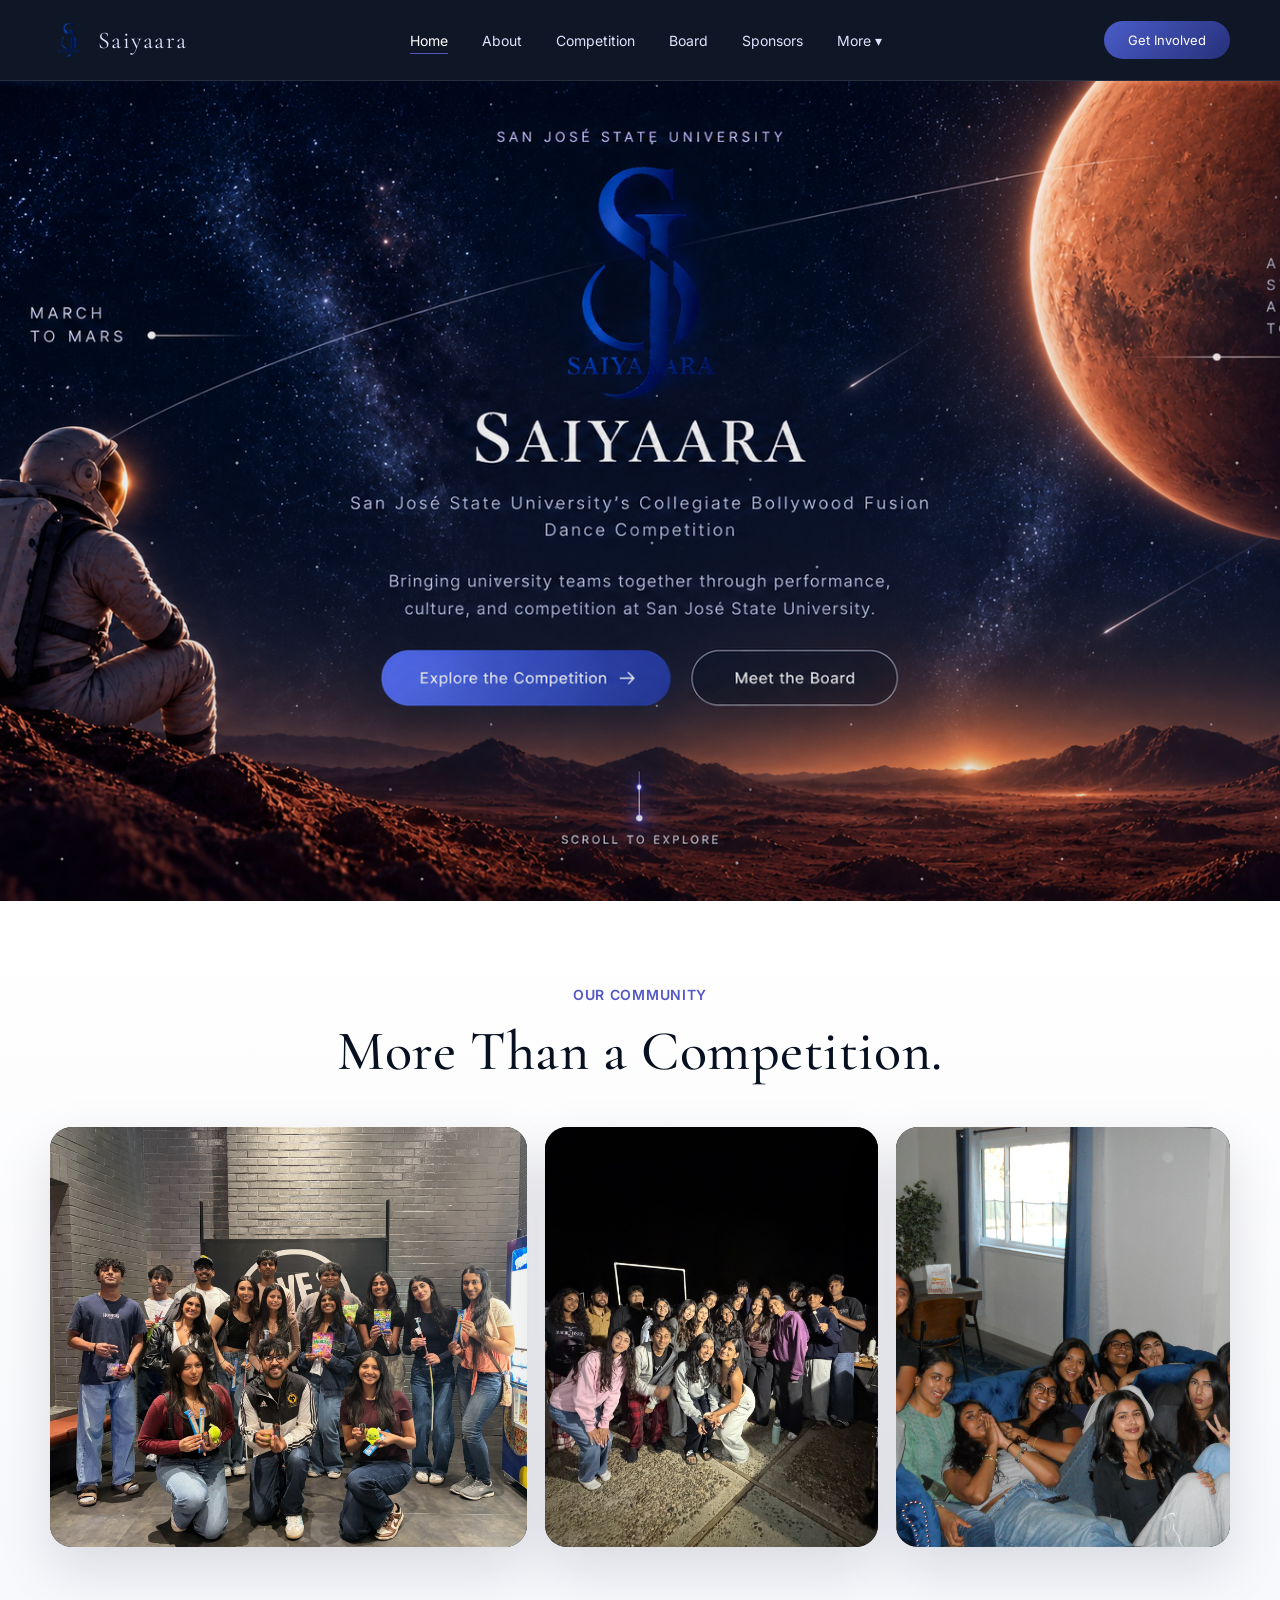
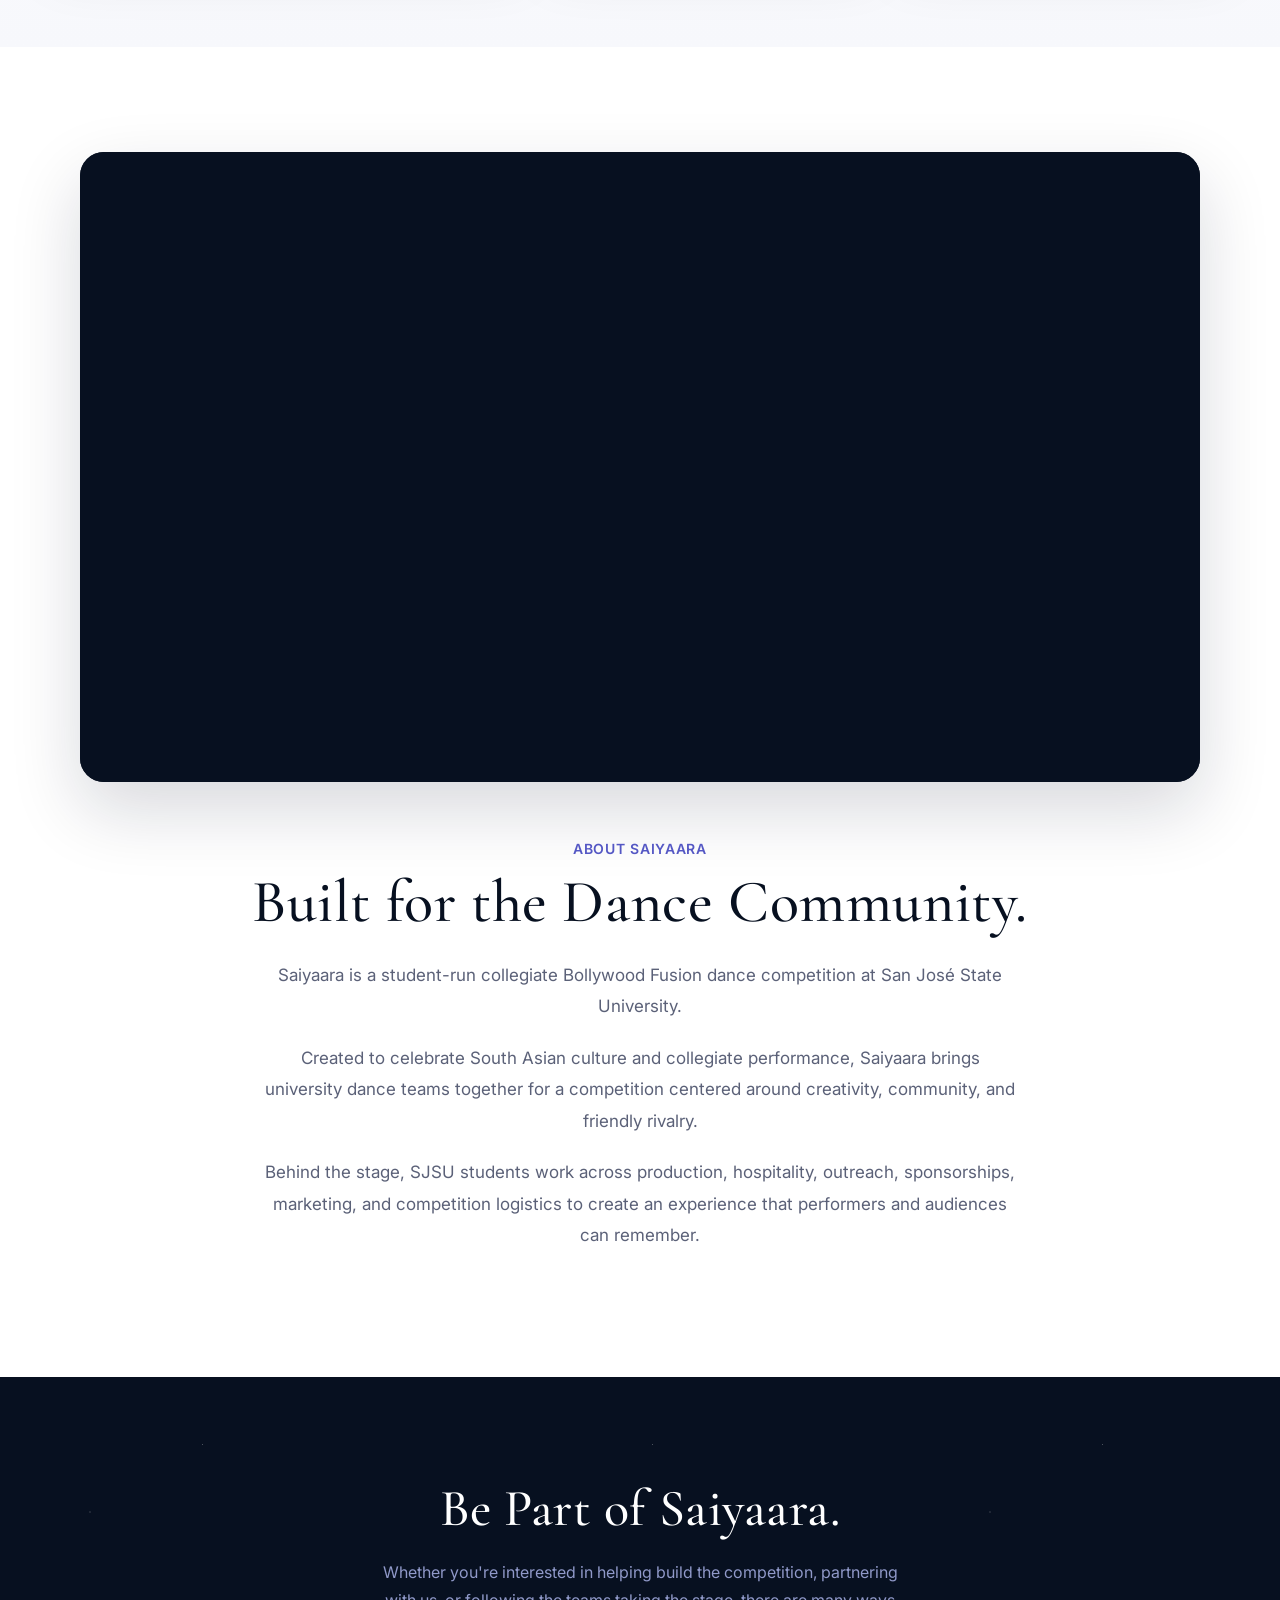
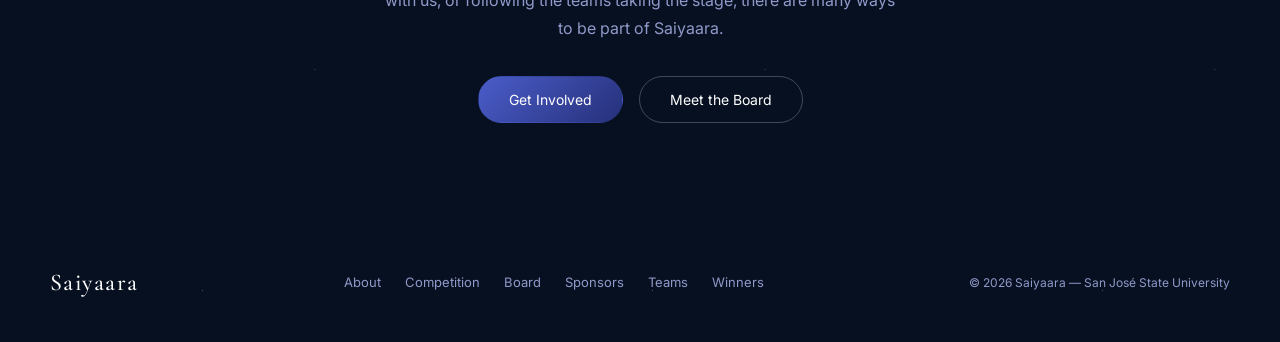
==== index.html @ f49c3f28 "added bonding pictures and placeholders" ====
<!DOCTYPE html>
<html lang="en">
<head>
  <meta charset="UTF-8">
  <meta name="viewport" content="width=device-width, initial-scale=1.0">
  <title>Saiyaara — SJSU Bollywood Fusion</title>
  <link rel="stylesheet" href="styles.css?v=6">
</head>

<body class="homepage">

  <header id="siteHeader">
    <nav class="wrap">

      <a href="index.html" class="brand">
        <img
          src="logo-monogram.png"
          alt="Saiyaara monogram"
          class="brand-mark"
        >
        <span class="brand-name">Saiyaara</span>
      </a>

      <div class="nav-links" id="navLinks">
        <a href="index.html" class="active">Home</a>
        <a href="about.html">About</a>
        <a href="comp.html">Competition</a>
        <a href="team.html">Board</a>
        <a href="sponsors.html">Sponsors</a>

        <div class="dropdown">
          <a href="#" class="drop-btn">More ▾</a>

          <div class="dropdown-content">
            <a href="teams.html">Teams</a>
            <a href="winners.html">Winners</a>
            <a href="history.html">History</a>
          </div>
        </div>
      </div>

      <a href="join.html" class="nav-cta">Get Involved</a>

      <button
        class="menu-btn"
        id="menuBtn"
        type="button"
        aria-label="Toggle menu"
      >
        ☰
      </button>

    </nav>
  </header>


  <main>

    <!-- March to Mars Hero -->
    <section
      class="hero-reference"
      id="top"
      aria-label="Saiyaara March to Mars"
    >

      <img
        src="march-to-mars-hero-hq.png"
        alt="Saiyaara March to Mars homepage featuring an astronaut, Mars, stars, and competition information"
        class="hero-reference-image"
      >

      <!-- Animated space effects -->
      <div
        class="hero-starfield starfield-one"
        aria-hidden="true"
      ></div>

      <div
        class="hero-starfield starfield-two"
        aria-hidden="true"
      ></div>

      <div
        class="shooting-star shooting-star-one"
        aria-hidden="true"
      ></div>

      <div
        class="shooting-star shooting-star-two"
        aria-hidden="true"
      ></div>

      <div
        class="mars-glow"
        aria-hidden="true"
      ></div>

      <!-- Clickable areas over hero artwork -->
      <div
        class="hero-reference-links"
        aria-label="Homepage hero links"
      >

        <a
          class="ref-explore"
          href="comp.html"
          aria-label="Explore the Competition"
        ></a>

        <a
          class="ref-board-button"
          href="team.html"
          aria-label="Meet the Board"
        ></a>

        <a
          class="ref-scroll"
          href="#about-home"
          aria-label="Scroll to explore"
        ></a>

      </div>

    </section>

    <!-- Saiyaara Community -->
    <section class="community-strip home-community-strip" aria-label="Saiyaara community photos">
      <div class="wrap">
        <div class="community-strip-head">
          <div class="kicker">OUR COMMUNITY</div>
          <h2>More Than a Competition.</h2>
        </div>
        <div class="community-photo-grid">
          <figure class="community-photo community-photo-wide"><img src="images/saiyaara-community-1.jpg" alt="Saiyaara students together at a community event" loading="eager"></figure>
          <figure class="community-photo"><img src="images/saiyaara-community-2.jpg" alt="Saiyaara students spending time together" loading="lazy"></figure>
          <figure class="community-photo"><img src="images/saiyaara-community-3.jpg" alt="Saiyaara community members gathered together" loading="lazy"></figure>
        </div>
      </div>
    </section>


    <!-- About Saiyaara -->
    <section id="about-home" class="home-about">
      <div class="wrap home-about-stack">
        <div class="about-video">
          <video autoplay muted loop playsinline preload="metadata">
            <!-- index.html -->
<source src="media/about-saiyaara.mp4" type="video/mp4">
            Your browser does not support the video tag.
          </video>
        </div>

        <div class="about-copy about-copy-centered">
          <div class="kicker">ABOUT SAIYAARA</div>
          <h2 class="about-title">Built for the Dance Community.</h2>
          <p>Saiyaara is a student-run collegiate Bollywood Fusion dance competition at San José State University.</p>
          <p>Created to celebrate South Asian culture and collegiate performance, Saiyaara brings university dance teams together for a competition centered around creativity, community, and friendly rivalry.</p>
          <p>Behind the stage, SJSU students work across production, hospitality, outreach, sponsorships, marketing, and competition logistics to create an experience that performers and audiences can remember.</p>
        </div>
      </div>
    </section>


    <!-- CTA -->
    <section class="navy-band cta-band">

      <div class="stars"></div>

      <div class="wrap">

        <h2>
          Be Part of Saiyaara.
        </h2>

        <p>
          Whether you're interested in helping build the competition,
          partnering with us, or following the teams taking the stage,
          there are many ways to be part of Saiyaara.
        </p>

        <div class="hero-actions">

          <a
            href="join.html"
            class="btn btn-solid"
          >
            Get Involved
          </a>

          <a
            href="team.html"
            class="btn btn-ghost"
          >
            Meet the Board
          </a>

        </div>

      </div>

    </section>

  </main>


  <footer class="navy-band">

    <div class="stars"></div>

    <div class="wrap footer-row">

      <span class="brand-name serif">
        Saiyaara
      </span>

      <div class="foot-links">
        <a href="about.html">About</a>
        <a href="comp.html">Competition</a>
        <a href="team.html">Board</a>
        <a href="sponsors.html">Sponsors</a>
        <a href="teams.html">Teams</a>
        <a href="winners.html">Winners</a>
      </div>

      <span class="copyline">
        © 2026 Saiyaara — San José State University
      </span>

    </div>

  </footer>


  <script src="script.js"></script>

</body>
</html>
---- styles.css ----
@import url('https://fonts.googleapis.com/css2?family=Cormorant+Garamond:wght@400;500;600&family=Inter:wght@400;500;600;700&display=swap');


/* =========================================================
   VARIABLES
   ========================================================= */

:root {
  --paper: #ffffff;
  --paper-soft: #f5f6fb;

  --navy-deep: #071020;
  --navy: #141d4d;
  --navy-mid: #26317a;

  --indigo-light: #4a5cc9;

  --periwinkle: #5457c4;
  --periwinkle-light: #dedcf7;

  --ink: #12162c;
  --muted: #5b6178;
  --muted-on-navy: #9099c9;

  --hairline: rgba(15, 23, 55, 0.12);
  --hairline-on-navy: rgba(167, 165, 230, 0.2);

  --shadow: 0 20px 50px rgba(15, 23, 55, 0.10);
}


/* =========================================================
   RESET
   ========================================================= */

* {
  box-sizing: border-box;
}

html {
  scroll-behavior: smooth;
}

body {
  margin: 0;

  min-height: 100vh;

  display: flex;
  flex-direction: column;

  overflow-x: hidden;

  background: var(--paper);

  color: var(--ink);

  font-family: 'Inter', sans-serif;

  -webkit-font-smoothing: antialiased;
}

main {
  width: 100%;
}

h1,
h2,
h3,
.serif {
  margin: 0;

  color: var(--navy-deep);

  font-family: 'Cormorant Garamond', serif;
  font-weight: 500;
  letter-spacing: 0.01em;
}

p {
  margin: 0;
}

a {
  color: inherit;
  text-decoration: none;
}

img {
  display: block;
  max-width: 100%;
}

.wrap {
  width: min(100% - 64px, 1180px);
  margin: 0 auto;
}

@media (max-width: 640px) {
  .wrap {
    width: min(100% - 40px, 1180px);
  }
}


/* =========================================================
   NAVIGATION
   ========================================================= */

header {
  position: fixed;
  top: 0;
  left: 0;
  right: 0;

  z-index: 100;

  padding: 18px 0;

  background: rgba(255, 255, 255, 0.94);

  border-bottom: 1px solid transparent;

  backdrop-filter: blur(14px);
  -webkit-backdrop-filter: blur(14px);

  transition:
    padding 0.25s ease,
    background 0.25s ease,
    border-color 0.25s ease;
}

header.scrolled {
  padding: 12px 0;

  border-color: var(--hairline);
}

nav.wrap {
  min-height: 44px;

  display: flex;
  align-items: center;
  justify-content: space-between;
}


/* Brand */

.brand {
  display: flex;
  align-items: center;

  gap: 10px;
}

.brand-mark {
  width: 38px;
  height: 38px;

  object-fit: contain;
}

.brand-name {
  color: var(--navy-deep);

  font-family: 'Cormorant Garamond', serif;

  font-size: 24px;

  letter-spacing: 0.06em;
}


/* Navigation links */

.nav-links {
  display: flex;
  align-items: center;

  gap: 34px;

  font-size: 14px;
}

.nav-links a {
  position: relative;

  padding: 5px 0;

  color: var(--muted);

  transition: color 0.2s ease;
}

.nav-links a:hover,
.nav-links a.active {
  color: var(--navy-deep);
}

.nav-links a::after {
  content: "";

  position: absolute;

  left: 0;
  bottom: 0;

  width: 0;
  height: 1px;

  background: var(--periwinkle);

  transition: width 0.25s ease;
}

.nav-links a:hover::after,
.nav-links a.active::after {
  width: 100%;
}


/* CTA */

.nav-cta {
  padding: 11px 24px;

  border-radius: 100px;

  color: white;

  background:
    linear-gradient(
      135deg,
      var(--indigo-light),
      var(--navy-mid)
    );

  font-size: 13px;

  transition:
    transform 0.2s ease,
    box-shadow 0.2s ease;
}

.nav-cta:hover {
  transform: translateY(-2px);

  box-shadow:
    0 10px 25px rgba(74, 92, 201, 0.35);
}


/* Mobile menu */

.menu-btn {
  display: none;

  border: 0;

  background: none;

  color: var(--navy-deep);

  font-size: 26px;

  cursor: pointer;
}


/* Dropdown */

.dropdown {
  position: relative;
}

.drop-btn {
  cursor: pointer;
}

.dropdown-content {
  position: absolute;

  top: calc(100% + 10px);
  left: -14px;

  display: none;

  min-width: 165px;

  overflow: hidden;

  border-radius: 10px;

  background: white;

  border: 1px solid var(--hairline);

  box-shadow:
    0 14px 35px rgba(10, 16, 41, 0.14);
}

.dropdown:hover .dropdown-content {
  display: block;
}

.dropdown-content a {
  display: block;

  padding: 12px 16px;
}

.dropdown-content a:hover {
  background: var(--paper-soft);
}


/* Homepage dark nav */

.homepage > #siteHeader {
  position: sticky;

  background: rgba(6, 14, 31, 0.96);

  border-bottom:
    1px solid rgba(255, 255, 255, 0.10);
}

.homepage .brand-name,
.homepage .nav-links a,
.homepage .drop-btn {
  color: #dce4ff;
}

.homepage .nav-links a:hover,
.homepage .nav-links a.active {
  color: white;
}

.homepage .menu-btn {
  color: white;
}

.homepage .dropdown-content {
  background: #0d1832;

  border-color:
    rgba(255, 255, 255, 0.12);
}

.homepage .dropdown-content a {
  color: #dce4ff;
}

.homepage .dropdown-content a:hover {
  color: white;

  background:
    rgba(84, 87, 196, 0.2);
}


/* Responsive navigation */

@media (max-width: 860px) {

  .nav-links {
    position: fixed;

    top: 0;
    right: 0;

    width: min(80vw, 340px);
    height: 100vh;

    display: flex;
    flex-direction: column;
    justify-content: center;

    gap: 26px;

    padding: 40px;

    background: white;

    transform: translateX(100%);

    transition: transform 0.35s ease;

    box-shadow:
      -20px 0 50px rgba(15, 23, 55, 0.15);
  }

  .homepage .nav-links {
    background: #071020;
  }

  .nav-links.open {
    transform: translateX(0);
  }

  .menu-btn {
    display: block;

    z-index: 120;
  }

  .nav-cta {
    display: none;
  }

  .dropdown-content {
    position: static;

    display: block;

    border: 0;

    background: transparent;

    box-shadow: none;
  }
}


/* =========================================================
   HOME HERO
   ========================================================= */

.hero-reference {
  position: relative;

  width: 100%;

  height: calc(100svh - 80px);

  min-height: 690px;

  max-height: 1000px;

  padding: 0;

  overflow: hidden;

  isolation: isolate;

  background: #061020;
}

.hero-reference-image {
  position: absolute;

  inset: 0;

  width: 100%;
  height: 100%;

  object-fit: cover;

  object-position: center center;

  z-index: 0;
}


/* Slight depth overlay */

.hero-reference::after {
  content: "";

  position: absolute;

  inset: 0;

  z-index: 1;

  pointer-events: none;

  background:
    linear-gradient(
      to bottom,
      rgba(2, 7, 20, 0.02),
      rgba(2, 7, 20, 0.12)
    );
}


/* =========================================================
   ANIMATED STARS
   ========================================================= */

.hero-starfield {
  position: absolute;

  inset: -10%;

  z-index: 2;

  pointer-events: none;

  mix-blend-mode: screen;
}

.starfield-one {
  background-image:

    radial-gradient(
      circle at 10% 20%,
      white 0 1px,
      transparent 1.8px
    ),

    radial-gradient(
      circle at 25% 45%,
      #dbe5ff 0 1px,
      transparent 2px
    ),

    radial-gradient(
      circle at 38% 15%,
      white 0 1px,
      transparent 1.8px
    ),

    radial-gradient(
      circle at 56% 36%,
      #d6e0ff 0 1px,
      transparent 1.8px
    ),

    radial-gradient(
      circle at 73% 16%,
      white 0 1px,
      transparent 2px
    ),

    radial-gradient(
      circle at 89% 42%,
      #dbe5ff 0 1px,
      transparent 1.8px
    );

  background-size:
    500px 400px;

  opacity: 0.55;

  animation:
    starDrift 24s linear infinite,
    starTwinkle 5s ease-in-out infinite alternate;
}

.starfield-two {
  background-image:

    radial-gradient(
      circle at 18% 28%,
      white 0 0.8px,
      transparent 1.5px
    ),

    radial-gradient(
      circle at 44% 55%,
      #cedcff 0 1px,
      transparent 1.7px
    ),

    radial-gradient(
      circle at 72% 34%,
      white 0 0.8px,
      transparent 1.5px
    ),

    radial-gradient(
      circle at 90% 64%,
      #d3e1ff 0 1px,
      transparent 1.7px
    );

  background-size:
    360px 310px;

  opacity: 0.4;

  animation:
    starDriftReverse 34s linear infinite,
    starTwinkle 6s ease-in-out infinite alternate;
}


/* Shooting stars */

.shooting-star {
  position: absolute;

  z-index: 3;

  width: 150px;
  height: 1px;

  opacity: 0;

  pointer-events: none;

  background:
    linear-gradient(
      90deg,
      transparent,
      rgba(255, 255, 255, 0.95)
    );

  filter:
    drop-shadow(
      0 0 5px rgba(200, 215, 255, 0.9)
    );
}

.shooting-star-one {
  top: 25%;
  left: -15%;

  animation:
    shootAcross 10s ease-in-out 2s infinite;
}

.shooting-star-two {
  top: 48%;
  left: -15%;

  transform: scale(0.7);

  animation:
    shootAcross 15s ease-in-out 7s infinite;
}


/* Mars glow */

.mars-glow {
  position: absolute;

  top: -15%;
  right: -10%;

  z-index: 2;

  width: 44vw;
  height: 44vw;

  pointer-events: none;

  border-radius: 50%;

  background:
    radial-gradient(
      circle,
      rgba(255, 151, 99, 0.18),
      rgba(225, 105, 70, 0.07) 40%,
      transparent 70%
    );

  filter: blur(20px);

  animation:
    marsPulse 7s ease-in-out infinite alternate;
}


/* Hero clickable areas */

.hero-reference-links {
  position: absolute;

  inset: 0;

  z-index: 5;
}

.hero-reference-links a {
  position: absolute;

  display: block;

  border-radius: 100px;
}

.ref-explore {
  left: 33.4%;
  top: 70.7%;

  width: 18.2%;
  height: 7.5%;
}

.ref-board-button {
  left: 52.7%;
  top: 70.7%;

  width: 13.2%;
  height: 7.5%;
}

.ref-scroll {
  left: 43%;
  top: 87%;

  width: 14%;
  height: 9%;
}


/* Animations */

@keyframes starTwinkle {

  from {
    opacity: 0.25;
  }

  to {
    opacity: 0.72;
  }

}

@keyframes starDrift {

  to {
    transform:
      translate3d(
        40px,
        20px,
        0
      );
  }

}

@keyframes starDriftReverse {

  to {
    transform:
      translate3d(
        -35px,
        18px,
        0
      );
  }

}

@keyframes shootAcross {

  0%,
  72% {
    opacity: 0;

    transform:
      translate3d(0, 0, 0)
      rotate(-18deg);
  }

  76% {
    opacity: 1;
  }

  100% {
    opacity: 0;

    transform:
      translate3d(
        125vw,
        -35vh,
        0
      )
      rotate(-18deg);
  }

}

@keyframes marsPulse {

  from {
    opacity: 0.5;

    transform:
      scale(0.97);
  }

  to {
    opacity: 0.9;

    transform:
      scale(1.04);
  }

}


/* =========================================================
   COMMUNITY PHOTOS
   ========================================================= */

.community-strip {
  padding: 85px 0 100px;

  background:
    linear-gradient(
      180deg,
      white,
      #f7f8fc
    );
}

.community-strip-head {
  max-width: 700px;

  margin:
    0 auto 42px;

  text-align: center;
}

.community-strip-head h2 {
  font-size:
    clamp(
      38px,
      5vw,
      56px
    );
}

.community-strip-head p {
  margin-top: 12px;

  color: var(--muted);

  line-height: 1.7;
}

.community-photo-grid {
  display: grid;

  grid-template-columns:
    1.25fr
    0.875fr
    0.875fr;

  gap: 18px;
}

.community-photo {
  margin: 0;

  min-height: 340px;

  overflow: hidden;

  border-radius: 22px;

  background: var(--navy-deep);

  box-shadow:
    0 22px 55px rgba(10, 16, 41, 0.13);
}

.community-photo-wide {
  min-height: 420px;
}

.community-photo img {
  width: 100%;
  height: 100%;

  object-fit: cover;

  transition:
    transform 0.55s ease;
}

.community-photo:hover img {
  transform: scale(1.03);
}


/* =========================================================
   HOMEPAGE ABOUT
   ========================================================= */

.home-about {
  padding: 105px 0;

  background: white;
}

.home-about-stack {
  display: flex;
  flex-direction: column;
  align-items: center;

  gap: 58px;
}


/* Video */

.about-video {
  width:
    min(
      100%,
      1120px
    );

  aspect-ratio: 16 / 9;

  overflow: hidden;

  border-radius: 24px;

  background: #071020;

  box-shadow:
    0 28px 70px rgba(10, 16, 41, 0.16);
}

.about-video video {
  display: block;

  width: 100%;
  height: 100%;

  object-fit: cover;

  background: #071020;
}


/* About text */

.about-copy-centered {
  width:
    min(
      100%,
      820px
    );

  margin: 0 auto;

  text-align: center;
}

.kicker {
  margin-bottom: 14px;

  color: var(--periwinkle);

  font-size: 14px;

  font-weight: 600;

  letter-spacing: 0.05em;
}

.about-title {
  margin-bottom: 26px;

  font-size:
    clamp(
      38px,
      5vw,
      60px
    );

  line-height: 1.05;
}

.about-copy-centered p {
  max-width: 760px;

  margin:
    0 auto 20px;

  color: var(--muted);

  font-size: 17px;

  line-height: 1.85;
}


/* =========================================================
   GENERAL SECTIONS
   ========================================================= */

section {
  padding: 100px 0;
}

section.tight {
  padding: 80px 0;
}

.soft-bg {
  background: var(--paper-soft);
}

.section-head {
  max-width: 640px;

  margin-bottom: 50px;
}

.section-head h2 {
  font-size:
    clamp(
      32px,
      4vw,
      48px
    );
}

.section-head p {
  margin-top: 16px;

  color: var(--muted);

  line-height: 1.75;
}


/* =========================================================
   INTERIOR PAGE HERO
   ========================================================= */

.navy-band {
  position: relative;

  isolation: isolate;

  background: var(--navy-deep);

  color: white;
}

.navy-band .stars {
  position: absolute;

  inset: 0;

  z-index: 0;

  pointer-events: none;

  background-image:

    radial-gradient(
      1px 1px at 20% 30%,
      rgba(255,255,255,.6),
      transparent
    ),

    radial-gradient(
      1px 1px at 70% 65%,
      rgba(255,255,255,.4),
      transparent
    ),

    radial-gradient(
      1px 1px at 45% 15%,
      rgba(255,255,255,.5),
      transparent
    );

  background-size:
    450px 450px;

  opacity: 0.55;
}

.navy-band > * {
  position: relative;

  z-index: 1;
}

.navy-band h1,
.navy-band h2,
.navy-band h3 {
  color: white;
}

.page-hero {
  padding:
    170px 0 80px;
}

.page-hero h1 {
  font-size:
    clamp(
      42px,
      6vw,
      65px
    );
}

.page-hero p {
  max-width: 600px;

  margin-top: 18px;

  color: var(--muted-on-navy);

  line-height: 1.75;
}


/* =========================================================
   BUTTONS
   ========================================================= */

.btn {
  display: inline-flex;
  align-items: center;
  justify-content: center;

  padding:
    14px 30px;

  border:
    1px solid transparent;

  border-radius:
    100px;

  font-family:
    'Inter',
    sans-serif;

  font-size: 14px;

  cursor: pointer;

  transition:
    transform 0.2s ease,
    box-shadow 0.2s ease,
    border-color 0.2s ease;
}

.btn:hover {
  transform:
    translateY(-2px);
}

.btn-solid {
  color: white;

  background:
    linear-gradient(
      135deg,
      var(--indigo-light),
      var(--navy-mid)
    );
}

.btn-solid:hover {
  box-shadow:
    0 14px 30px rgba(74, 92, 201, 0.35);
}

.btn-ghost {
  color: var(--navy-deep);

  border-color: var(--hairline);
}

.navy-band .btn-ghost {
  color: white;

  border-color:
    rgba(255, 255, 255, 0.24);
}

.hero-actions {
  display: flex;
  justify-content: center;

  gap: 16px;

  margin-top: 34px;

  flex-wrap: wrap;
}


/* =========================================================
   WORKSHOP VIDEO
   ========================================================= */

.workshop-video {
  width:
    min(
      100%,
      900px
    );

  overflow: hidden;

  border-radius: 22px;

  background: var(--navy-deep);

  box-shadow: var(--shadow);
}

.workshop-video video {
  display: block;

  width: 100%;
  height: auto;
}


/* =========================================================
   TEAM
   ========================================================= */

.team-roster {
  padding:
    90px 0 110px;
}

.committee-list {
  display: flex;
  flex-direction: column;

  gap: 70px;
}

.committee {
  display: grid;

  grid-template-columns:
    minmax(210px, 0.7fr)
    minmax(0, 2fr);

  gap: 60px;
}

.committee-heading {
  display: flex;
  align-items: center;

  gap: 14px;
}

.committee-number {
  color: var(--periwinkle);

  font-size: 11px;

  font-weight: 600;
}

.team-grid {
  display: grid;

  grid-template-columns:
    repeat(
      3,
      minmax(0, 1fr)
    );

  gap: 16px;
}

.team-card {
  min-height: 92px;

  display: flex;
  align-items: center;

  gap: 14px;

  padding: 17px;

  border:
    1px solid var(--hairline);

  border-radius: 12px;

  transition:
    transform 0.2s ease,
    box-shadow 0.2s ease;
}

.team-card:hover {
  transform:
    translateY(-3px);

  box-shadow: var(--shadow);
}

.avatar {
  width: 54px;
  height: 54px;

  flex:
    0 0 54px;

  display: flex;
  align-items: center;
  justify-content: center;

  border-radius: 50%;

  color: white;

  background:
    linear-gradient(
      150deg,
      var(--indigo-light),
      var(--navy)
    );

  font-family:
    'Cormorant Garamond',
    serif;

  font-size: 20px;
}


/* =========================================================
   TIMELINE
   ========================================================= */

.timeline {
  margin-left: 8px;

  border-left:
    1px solid var(--hairline);
}

.tl-item {
  position: relative;

  padding:
    0 0 50px 40px;
}

.tl-item::before {
  content: "";

  position: absolute;

  top: 4px;
  left: -6px;

  width: 11px;
  height: 11px;

  border:
    2px solid var(--periwinkle);

  border-radius: 50%;

  background: white;
}

.tl-year {
  margin-bottom: 8px;

  color: var(--periwinkle);

  font-weight: 600;
}

.tl-item h3 {
  margin-bottom: 8px;

  font-size: 24px;
}

.tl-item p {
  max-width: 600px;

  color: var(--muted);

  line-height: 1.75;
}


/* =========================================================
   PROGRESS CARDS
   ========================================================= */

.progress-section {
  flex: 1;

  padding:
    90px 0 110px;
}

.progress-card {
  max-width: 760px;

  margin: auto;

  padding:
    64px 48px;

  text-align: center;

  border:
    1px solid var(--hairline);

  border-radius: 20px;

  background:
    linear-gradient(
      white,
      var(--paper-soft)
    );

  box-shadow: var(--shadow);
}

.progress-card h2 {
  margin-bottom: 18px;

  font-size:
    clamp(
      38px,
      5vw,
      58px
    );
}

.progress-card p {
  max-width: 560px;

  margin: auto;

  color: var(--muted);

  line-height: 1.75;
}

.progress-pill {
  display: inline-flex;

  margin-top: 28px;

  padding:
    9px 16px;

  border:
    1px solid var(--hairline);

  border-radius:
    100px;

  color: var(--navy-mid);

  font-size: 12px;

  font-weight: 600;
}


/* =========================================================
   JOIN FORM
   ========================================================= */

.join-grid {
  display: grid;

  grid-template-columns:
    0.9fr
    1.1fr;

  gap: 70px;
}

.join-copy p {
  margin-top: 16px;

  color: var(--muted);

  line-height: 1.75;
}

form {
  display: flex;
  flex-direction: column;

  gap: 18px;
}

.field-row {
  display: grid;

  grid-template-columns:
    1fr 1fr;

  gap: 18px;
}

label {
  display: block;

  margin-bottom: 7px;

  color: var(--muted);

  font-size: 13px;
}

input,
textarea,
select {
  width: 100%;

  padding:
    10px 0;

  border: 0;

  border-bottom:
    1px solid var(--hairline);

  outline: none;

  background: transparent;

  color: var(--navy-deep);

  font-family:
    'Inter',
    sans-serif;

  font-size: 15px;
}

textarea {
  min-height: 90px;

  resize: vertical;
}


/* =========================================================
   CTA
   ========================================================= */

.cta-band {
  text-align: center;
}

.cta-band h2 {
  font-size:
    clamp(
      36px,
      5vw,
      52px
    );
}

.cta-band p {
  max-width: 520px;

  margin:
    18px auto 0;

  color: var(--muted-on-navy);

  line-height: 1.75;
}


/* =========================================================
   FOOTER
   ========================================================= */

footer {
  margin-top: auto;

  padding:
    45px 0;
}

.footer-row {
  display: flex;
  align-items: center;
  justify-content: space-between;

  gap: 20px;

  flex-wrap: wrap;
}

.footer-row .brand-name {
  color: white;
}

.foot-links {
  display: flex;

  gap: 24px;

  color: var(--muted-on-navy);

  font-size: 13px;

  flex-wrap: wrap;
}

.foot-links a:hover {
  color: white;
}

.copyline {
  color: var(--muted-on-navy);

  font-size: 12px;
}


/* =========================================================
   MOBILE
   ========================================================= */

@media (max-width: 900px) {

  .community-photo-grid {
    grid-template-columns:
      1fr 1fr;
  }

  .community-photo-wide {
    grid-column: 1 / -1;
  }

  .committee {
    grid-template-columns: 1fr;
  }

  .join-grid {
    grid-template-columns: 1fr;
  }

}


@media (max-width: 760px) {

  .hero-reference {
    height: auto;

    min-height: 0;

    aspect-ratio: 10 / 15;
  }

  .hero-reference-image {
    object-position:
      center center;
  }

  .hero-reference-links {
    display: none;
  }

  .home-about {
    padding:
      75px 0;
  }

  .home-about-stack {
    gap: 40px;
  }

  .about-video {
    border-radius: 16px;
  }

  .team-grid {
    grid-template-columns:
      repeat(
        2,
        minmax(0, 1fr)
      );
  }

}


@media (max-width: 600px) {

  section {
    padding:
      65px 0;
  }

  .community-photo-grid {
    grid-template-columns: 1fr;
  }

  .community-photo-wide {
    grid-column: auto;
  }

  .community-photo,
  .community-photo-wide {
    min-height: 280px;
  }

  .team-grid {
    grid-template-columns: 1fr;
  }

  .field-row {
    grid-template-columns: 1fr;
  }

  .footer-row {
    flex-direction: column;

    text-align: center;
  }

  .foot-links {
    justify-content: center;
  }

}


/* Respect reduced-motion settings */

@media (prefers-reduced-motion: reduce) {

  .hero-starfield,
  .shooting-star,
  .mars-glow,
  .community-photo img {
    animation: none !important;

    transition: none !important;
  }

}
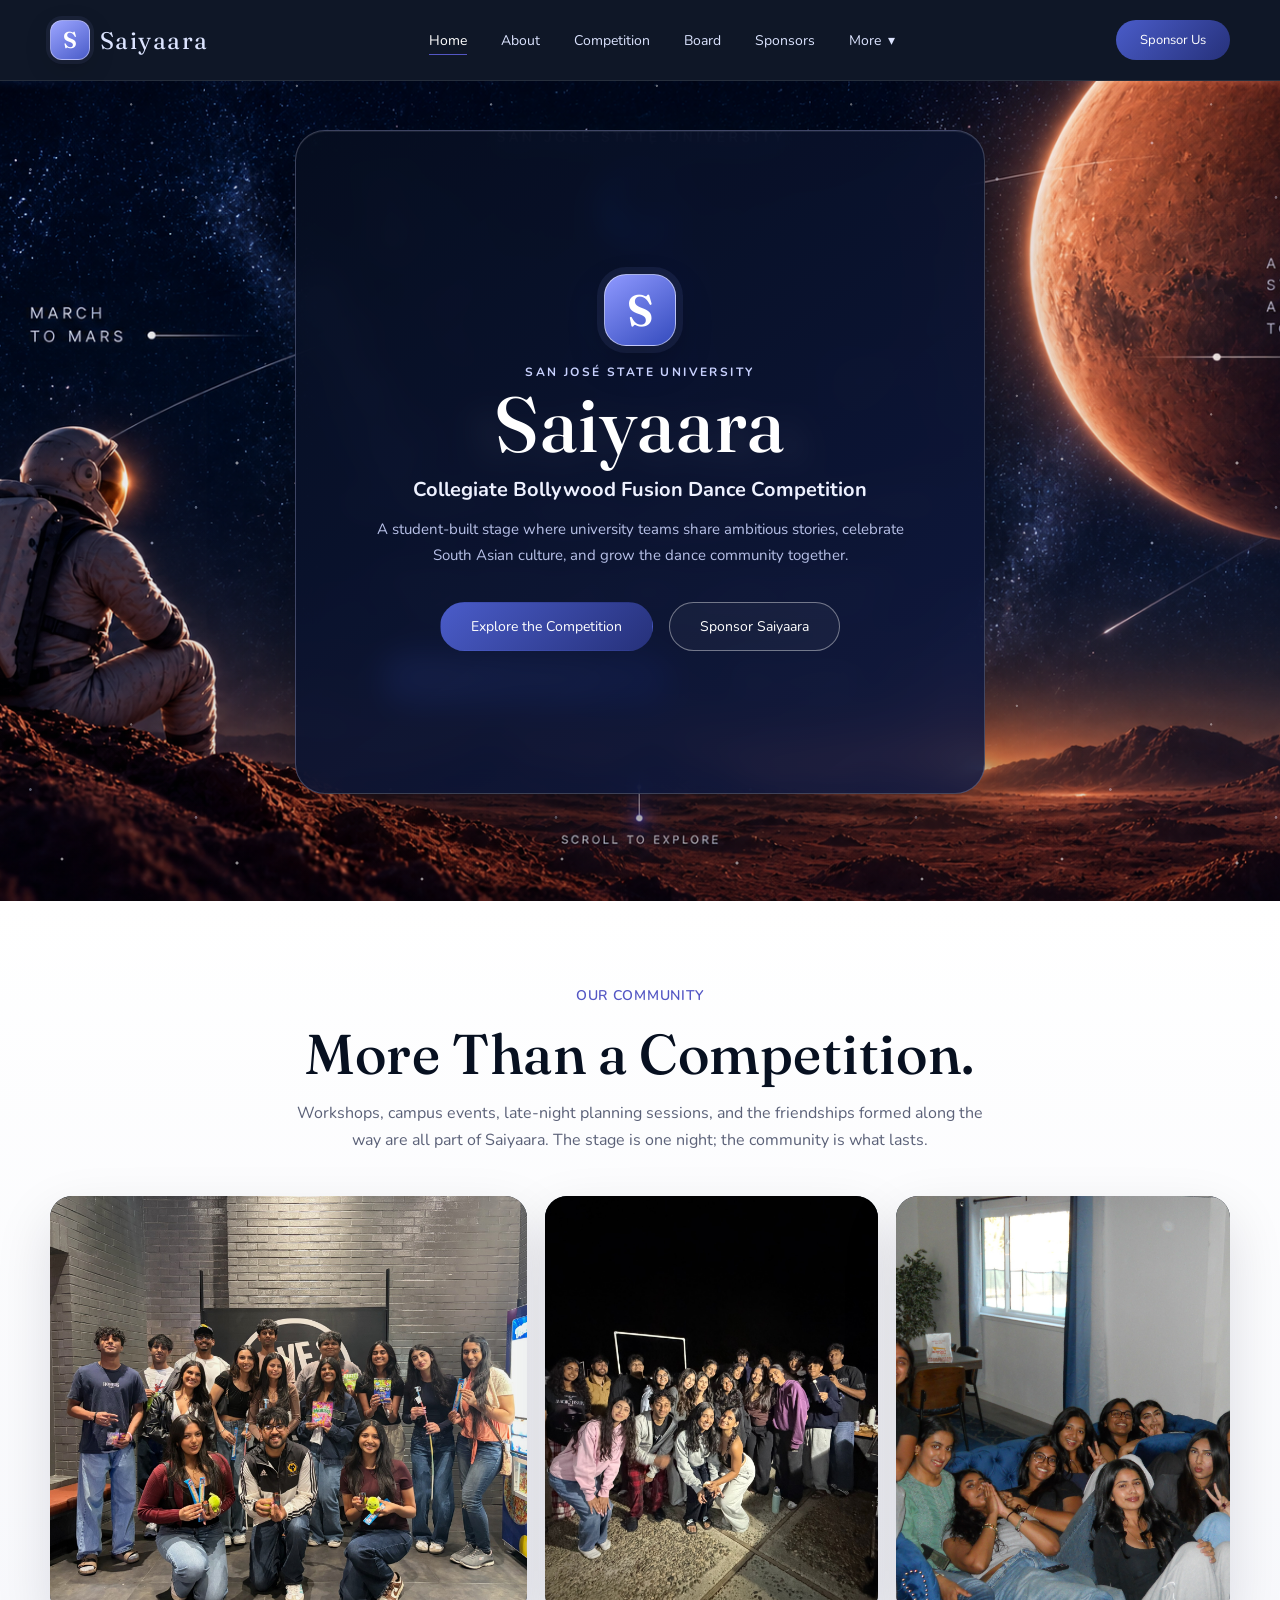
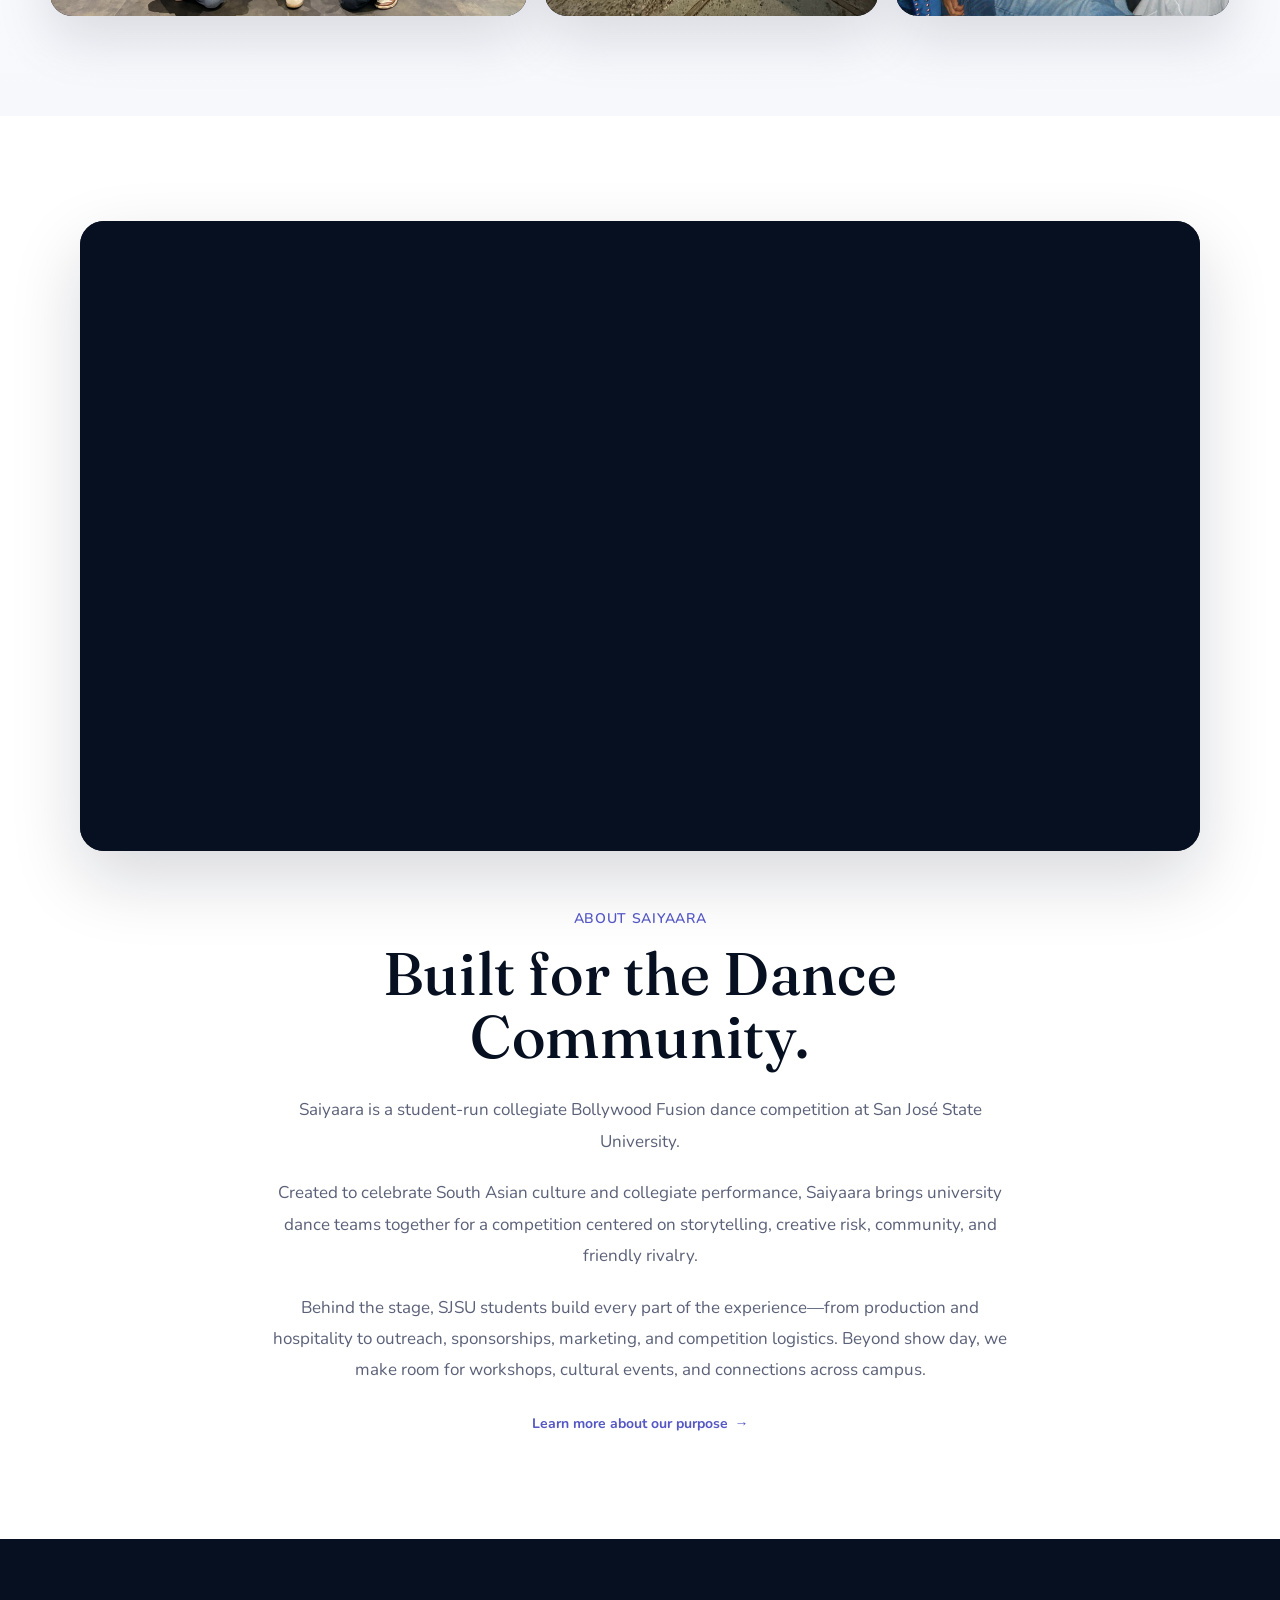
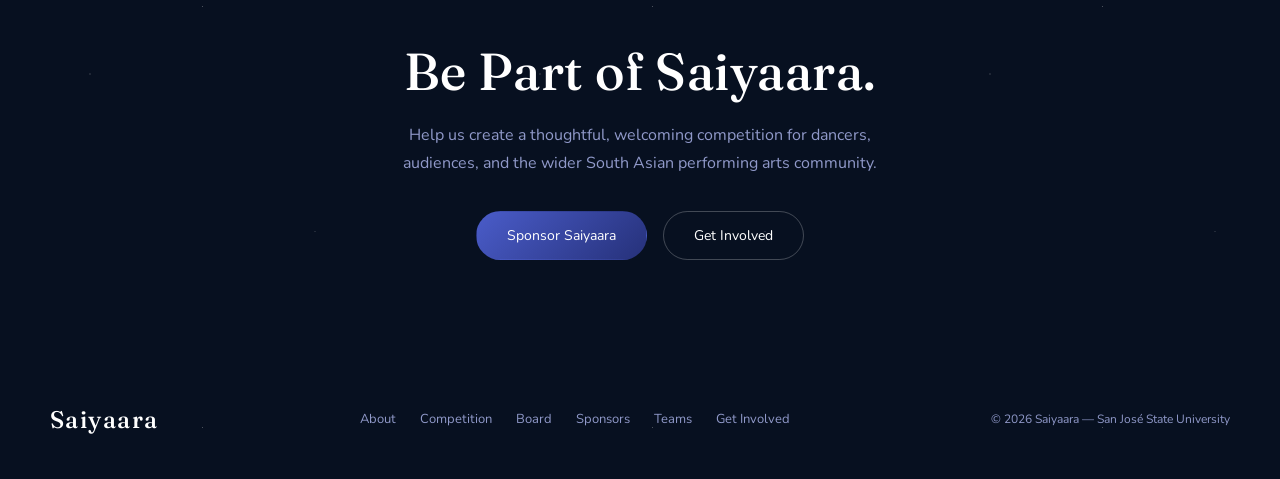
==== commit d569c55d: "Refresh branding, navigation, and site content" ====
--- a/index.html
+++ b/index.html
@@ -4,7 +4,7 @@
   <meta charset="UTF-8">
   <meta name="viewport" content="width=device-width, initial-scale=1.0">
   <title>Saiyaara — SJSU Bollywood Fusion</title>
-  <link rel="stylesheet" href="styles.css?v=6">
+  <link rel="stylesheet" href="styles.css?v=7">
 </head>
 
 <body class="homepage">
@@ -29,23 +29,24 @@
         <a href="sponsors.html">Sponsors</a>
 
         <div class="dropdown">
-          <a href="#" class="drop-btn">More ▾</a>
+          <button class="drop-btn" type="button" aria-expanded="false">More <span aria-hidden="true">▾</span></button>
 
           <div class="dropdown-content">
             <a href="teams.html">Teams</a>
-            <a href="winners.html">Winners</a>
-            <a href="history.html">History</a>
+            <a href="join.html">Get Involved</a>
+            <a href="reel.html">Competition Highlights</a>
           </div>
         </div>
       </div>
 
-      <a href="join.html" class="nav-cta">Get Involved</a>
+      <a href="sponsors.html#partner" class="nav-cta">Sponsor Us</a>
 
       <button
         class="menu-btn"
         id="menuBtn"
         type="button"
         aria-label="Toggle menu"
+        aria-expanded="false"
       >
         ☰
       </button>
@@ -95,30 +96,16 @@
         aria-hidden="true"
       ></div>
 
-      <!-- Clickable areas over hero artwork -->
-      <div
-        class="hero-reference-links"
-        aria-label="Homepage hero links"
-      >
-
-        <a
-          class="ref-explore"
-          href="comp.html"
-          aria-label="Explore the Competition"
-        ></a>
-
-        <a
-          class="ref-board-button"
-          href="team.html"
-          aria-label="Meet the Board"
-        ></a>
-
-        <a
-          class="ref-scroll"
-          href="#about-home"
-          aria-label="Scroll to explore"
-        ></a>
-
+      <div class="hero-content">
+        <span class="hero-emblem" aria-hidden="true">S</span>
+        <div class="hero-eyebrow">San José State University</div>
+        <h1>Saiyaara</h1>
+        <p class="hero-subtitle">Collegiate Bollywood Fusion Dance Competition</p>
+        <p class="hero-summary">A student-built stage where university teams share ambitious stories, celebrate South Asian culture, and grow the dance community together.</p>
+        <div class="hero-actions">
+          <a class="btn btn-solid" href="comp.html">Explore the Competition</a>
+          <a class="btn btn-ghost" href="sponsors.html#partner">Sponsor Saiyaara</a>
+        </div>
       </div>
 
     </section>
@@ -129,6 +116,7 @@
         <div class="community-strip-head">
           <div class="kicker">OUR COMMUNITY</div>
           <h2>More Than a Competition.</h2>
+          <p>Workshops, campus events, late-night planning sessions, and the friendships formed along the way are all part of Saiyaara. The stage is one night; the community is what lasts.</p>
         </div>
         <div class="community-photo-grid">
           <figure class="community-photo community-photo-wide"><img src="images/saiyaara-community-1.jpg" alt="Saiyaara students together at a community event" loading="eager"></figure>
@@ -154,8 +142,9 @@
           <div class="kicker">ABOUT SAIYAARA</div>
           <h2 class="about-title">Built for the Dance Community.</h2>
           <p>Saiyaara is a student-run collegiate Bollywood Fusion dance competition at San José State University.</p>
-          <p>Created to celebrate South Asian culture and collegiate performance, Saiyaara brings university dance teams together for a competition centered around creativity, community, and friendly rivalry.</p>
-          <p>Behind the stage, SJSU students work across production, hospitality, outreach, sponsorships, marketing, and competition logistics to create an experience that performers and audiences can remember.</p>
+          <p>Created to celebrate South Asian culture and collegiate performance, Saiyaara brings university dance teams together for a competition centered on storytelling, creative risk, community, and friendly rivalry.</p>
+          <p>Behind the stage, SJSU students build every part of the experience—from production and hospitality to outreach, sponsorships, marketing, and competition logistics. Beyond show day, we make room for workshops, cultural events, and connections across campus.</p>
+          <a href="about.html" class="text-link">Learn more about our purpose <span aria-hidden="true">→</span></a>
         </div>
       </div>
     </section>
@@ -173,25 +162,24 @@
         </h2>
 
         <p>
-          Whether you're interested in helping build the competition,
-          partnering with us, or following the teams taking the stage,
-          there are many ways to be part of Saiyaara.
+          Help us create a thoughtful, welcoming competition for dancers,
+          audiences, and the wider South Asian performing arts community.
         </p>
 
         <div class="hero-actions">
+
+          <a
+            href="sponsors.html#partner"
+            class="btn btn-solid"
+          >
+            Sponsor Saiyaara
+          </a>
 
           <a
             href="join.html"
-            class="btn btn-solid"
+            class="btn btn-ghost"
           >
             Get Involved
-          </a>
-
-          <a
-            href="team.html"
-            class="btn btn-ghost"
-          >
-            Meet the Board
           </a>
 
         </div>
@@ -219,7 +207,7 @@
         <a href="team.html">Board</a>
         <a href="sponsors.html">Sponsors</a>
         <a href="teams.html">Teams</a>
-        <a href="winners.html">Winners</a>
+        <a href="join.html">Get Involved</a>
       </div>
 
       <span class="copyline">
@@ -234,4 +222,4 @@
   <script src="script.js"></script>
 
 </body>
-</html>+</html>
--- a/styles.css
+++ b/styles.css
@@ -1,4 +1,4 @@
-@import url('https://fonts.googleapis.com/css2?family=Cormorant+Garamond:wght@400;500;600&family=Inter:wght@400;500;600;700&display=swap');
+@import url('https://fonts.googleapis.com/css2?family=Fraunces:wght@400;500;600&family=Nunito:wght@400;500;600;700&display=swap');
 
 
 /* =========================================================
@@ -39,6 +39,7 @@
 
 html {
   scroll-behavior: smooth;
+  overflow-x: hidden;
 }
 
 body {
@@ -55,7 +56,7 @@
 
   color: var(--ink);
 
-  font-family: 'Inter', sans-serif;
+  font-family: 'Nunito', sans-serif;
 
   -webkit-font-smoothing: antialiased;
 }
@@ -72,7 +73,7 @@
 
   color: var(--navy-deep);
 
-  font-family: 'Cormorant Garamond', serif;
+  font-family: 'Fraunces', serif;
   font-weight: 500;
   letter-spacing: 0.01em;
 }
@@ -154,17 +155,38 @@
   gap: 10px;
 }
 
-.brand-mark {
+.brand::before {
+  content: "S";
+
   width: 38px;
   height: 38px;
 
-  object-fit: contain;
+  display: grid;
+  place-items: center;
+  flex: 0 0 38px;
+
+  border: 1px solid rgba(255, 255, 255, 0.38);
+  border-radius: 12px;
+
+  color: white;
+  background:
+    linear-gradient(145deg, #6f79ec, var(--navy-mid));
+
+  font-family: 'Fraunces', serif;
+  font-size: 23px;
+  font-weight: 600;
+
+  box-shadow: 0 8px 22px rgba(38, 49, 122, 0.24);
+}
+
+.brand-mark {
+  display: none;
 }
 
 .brand-name {
   color: var(--navy-deep);
 
-  font-family: 'Cormorant Garamond', serif;
+  font-family: 'Fraunces', serif;
 
   font-size: 24px;
 
@@ -194,7 +216,10 @@
 }
 
 .nav-links a:hover,
-.nav-links a.active {
+.nav-links a.active,
+.drop-btn:hover,
+.drop-btn.active,
+.dropdown.open .drop-btn {
   color: var(--navy-deep);
 }
 
@@ -275,13 +300,33 @@
 }
 
 .drop-btn {
+  appearance: none;
+
+  padding: 5px 0;
+
+  border: 0;
+  background: transparent;
+
+  color: var(--muted);
+  font: inherit;
+
   cursor: pointer;
+}
+
+.drop-btn span {
+  display: inline-block;
+  margin-left: 3px;
+  transition: transform 0.2s ease;
+}
+
+.dropdown.open .drop-btn span {
+  transform: rotate(180deg);
 }
 
 .dropdown-content {
   position: absolute;
 
-  top: calc(100% + 10px);
+  top: 100%;
   left: -14px;
 
   display: none;
@@ -300,7 +345,9 @@
     0 14px 35px rgba(10, 16, 41, 0.14);
 }
 
-.dropdown:hover .dropdown-content {
+.dropdown:hover .dropdown-content,
+.dropdown:focus-within .dropdown-content,
+.dropdown.open .dropdown-content {
   display: block;
 }
 
@@ -332,8 +379,20 @@
   color: #dce4ff;
 }
 
+.homepage .brand::before {
+  border-color: rgba(222, 220, 247, 0.5);
+  background:
+    linear-gradient(145deg, #9ca5ff, #4a5cc9);
+  box-shadow:
+    0 0 0 4px rgba(156, 165, 255, 0.08),
+    0 8px 24px rgba(0, 0, 0, 0.22);
+}
+
 .homepage .nav-links a:hover,
-.homepage .nav-links a.active {
+.homepage .nav-links a.active,
+.homepage .drop-btn:hover,
+.homepage .drop-btn.active,
+.homepage .dropdown.open .drop-btn {
   color: white;
 }
 
@@ -412,13 +471,24 @@
   .dropdown-content {
     position: static;
 
+    display: none;
+
+    margin-top: 10px;
+
+    border: 0;
+
+    background: transparent;
+
+    box-shadow: none;
+  }
+
+  .dropdown:hover .dropdown-content,
+  .dropdown:focus-within .dropdown-content {
+    display: none;
+  }
+
+  .dropdown.open .dropdown-content {
     display: block;
-
-    border: 0;
-
-    background: transparent;
-
-    box-shadow: none;
   }
 }
 
@@ -666,46 +736,117 @@
 }
 
 
-/* Hero clickable areas */
-
-.hero-reference-links {
+/* Readable hero content over the supplied event artwork */
+
+.hero-content {
   position: absolute;
 
-  inset: 0;
-
-  z-index: 5;
-}
-
-.hero-reference-links a {
-  position: absolute;
-
-  display: block;
-
-  border-radius: 100px;
-}
-
-.ref-explore {
-  left: 33.4%;
-  top: 70.7%;
-
-  width: 18.2%;
-  height: 7.5%;
-}
-
-.ref-board-button {
-  left: 52.7%;
-  top: 70.7%;
-
-  width: 13.2%;
-  height: 7.5%;
-}
-
-.ref-scroll {
-  left: 43%;
-  top: 87%;
-
-  width: 14%;
-  height: 9%;
+  top: 6%;
+  bottom: 13%;
+  left: 50%;
+
+  z-index: 6;
+
+  width: min(calc(100% - 48px), 690px);
+
+  padding: clamp(30px, 4vw, 48px);
+
+  display: flex;
+  flex-direction: column;
+  align-items: center;
+  justify-content: center;
+
+  border: 1px solid rgba(222, 220, 247, 0.24);
+  border-radius: 30px;
+
+  color: white;
+  background:
+    linear-gradient(145deg, rgba(6, 14, 31, 0.93), rgba(16, 25, 65, 0.88));
+
+  text-align: center;
+
+  box-shadow:
+    0 30px 80px rgba(0, 0, 0, 0.34),
+    inset 0 1px rgba(255, 255, 255, 0.08);
+
+  backdrop-filter: blur(14px);
+  -webkit-backdrop-filter: blur(14px);
+
+  transform: translateX(-50%);
+}
+
+.hero-emblem {
+  width: 72px;
+  height: 72px;
+
+  display: grid;
+  place-items: center;
+
+  margin: 0 auto 18px;
+
+  border: 1px solid rgba(255, 255, 255, 0.52);
+  border-radius: 22px;
+
+  color: white;
+  background:
+    linear-gradient(145deg, #8f99ff, #344bbd);
+
+  font-family: 'Fraunces', serif;
+  font-size: 44px;
+  font-weight: 600;
+
+  box-shadow:
+    0 0 0 7px rgba(143, 153, 255, 0.09),
+    0 16px 35px rgba(0, 0, 0, 0.25);
+}
+
+.hero-eyebrow {
+  margin-bottom: 6px;
+
+  color: #c9d2ff;
+
+  font-size: 12px;
+  font-weight: 700;
+  letter-spacing: 0.2em;
+  text-transform: uppercase;
+}
+
+.hero-content h1 {
+  color: white;
+
+  font-size: clamp(52px, 7vw, 78px);
+  line-height: 0.98;
+}
+
+.hero-subtitle {
+  margin-top: 14px;
+
+  color: #eef1ff;
+
+  font-size: clamp(16px, 2vw, 20px);
+  font-weight: 700;
+}
+
+.hero-summary {
+  max-width: 560px;
+
+  margin: 14px auto 0;
+
+  color: #b8c1e8;
+
+  font-size: 15px;
+  line-height: 1.7;
+}
+
+.hero-content .btn-ghost {
+  color: white;
+  border-color: rgba(255, 255, 255, 0.4);
+  background: rgba(255, 255, 255, 0.04);
+}
+
+.hero-content .btn-ghost:hover {
+  border-color: rgba(255, 255, 255, 0.72);
+  background: rgba(255, 255, 255, 0.08);
 }
 
 
@@ -987,6 +1128,213 @@
   line-height: 1.85;
 }
 
+.text-link {
+  display: inline-flex;
+  align-items: center;
+  gap: 7px;
+
+  margin-top: 8px;
+
+  color: var(--periwinkle);
+
+  font-size: 14px;
+  font-weight: 700;
+}
+
+.text-link span {
+  transition: transform 0.2s ease;
+}
+
+.text-link:hover span {
+  transform: translateX(3px);
+}
+
+
+/* =========================================================
+   SHARED EDITORIAL LAYOUTS
+   ========================================================= */
+
+.page-photo-feature {
+  padding: 72px 0;
+  background: var(--paper-soft);
+}
+
+.page-photo-feature-grid {
+  display: grid;
+  grid-template-columns: minmax(0, 0.8fr) minmax(0, 1.2fr);
+  align-items: center;
+  gap: 60px;
+}
+
+.page-photo-copy h2 {
+  font-size: clamp(34px, 4vw, 50px);
+}
+
+.page-photo-frame {
+  min-height: 360px;
+  margin: 0;
+  overflow: hidden;
+
+  border-radius: 24px;
+
+  background: var(--navy-deep);
+  box-shadow: var(--shadow);
+}
+
+.page-photo-frame img {
+  width: 100%;
+  height: 100%;
+  min-height: 360px;
+
+  object-fit: cover;
+}
+
+.about-story-grid {
+  display: grid;
+  grid-template-columns: minmax(0, 1.3fr) minmax(280px, 0.7fr);
+  gap: 72px;
+  align-items: start;
+}
+
+.about-long-copy h2 {
+  margin-bottom: 26px;
+  font-size: clamp(36px, 4vw, 52px);
+}
+
+.about-long-copy p {
+  margin-bottom: 20px;
+
+  color: var(--muted);
+
+  font-size: 17px;
+  line-height: 1.85;
+}
+
+.value-stack {
+  display: grid;
+  gap: 14px;
+}
+
+.value-card,
+.info-card {
+  padding: 26px;
+
+  border: 1px solid var(--hairline);
+  border-radius: 18px;
+
+  background: white;
+  box-shadow: 0 14px 35px rgba(15, 23, 55, 0.06);
+}
+
+.value-card > span,
+.info-card-number {
+  display: inline-block;
+  margin-bottom: 12px;
+
+  color: var(--periwinkle);
+
+  font-size: 11px;
+  font-weight: 800;
+  letter-spacing: 0.14em;
+}
+
+.value-card h3,
+.info-card h3 {
+  margin-bottom: 10px;
+  font-size: 24px;
+}
+
+.value-card p,
+.info-card p {
+  color: var(--muted);
+  line-height: 1.7;
+}
+
+.info-card-grid {
+  display: grid;
+  grid-template-columns: repeat(3, minmax(0, 1fr));
+  gap: 20px;
+}
+
+.info-card {
+  min-height: 100%;
+}
+
+.info-card .text-link {
+  margin-top: 18px;
+}
+
+.experience-grid,
+.partner-intro {
+  display: grid;
+  grid-template-columns: minmax(0, 0.85fr) minmax(0, 1.15fr);
+  gap: 72px;
+  align-items: start;
+}
+
+.experience-grid h2,
+.partner-intro h2 {
+  font-size: clamp(36px, 4vw, 52px);
+}
+
+.experience-copy p,
+.partner-intro > p {
+  margin-bottom: 20px;
+
+  color: var(--muted);
+
+  font-size: 17px;
+  line-height: 1.8;
+}
+
+.experience-copy .hero-actions {
+  justify-content: flex-start;
+}
+
+.partner-section {
+  padding: 100px 0;
+}
+
+.partner-intro {
+  margin-bottom: 48px;
+}
+
+.sponsor-card-grid {
+  margin-bottom: 36px;
+}
+
+.sponsor-cta {
+  padding: 36px;
+
+  display: flex;
+  align-items: center;
+  justify-content: space-between;
+  gap: 32px;
+
+  border-radius: 22px;
+
+  color: white;
+  background:
+    linear-gradient(135deg, var(--navy-deep), var(--navy-mid));
+}
+
+.sponsor-cta h2 {
+  color: white;
+  font-size: clamp(28px, 3vw, 38px);
+}
+
+.sponsor-cta p {
+  max-width: 700px;
+  margin-top: 10px;
+
+  color: #b8c1e8;
+  line-height: 1.7;
+}
+
+.sponsor-cta .kicker {
+  color: #aab3ff;
+}
+
 
 /* =========================================================
    GENERAL SECTIONS
@@ -1133,7 +1481,7 @@
     100px;
 
   font-family:
-    'Inter',
+    'Nunito',
     sans-serif;
 
   font-size: 14px;
@@ -1323,7 +1671,7 @@
     );
 
   font-family:
-    'Cormorant Garamond',
+    'Fraunces',
     serif;
 
   font-size: 20px;
@@ -1469,17 +1817,26 @@
 
 
 /* =========================================================
-   JOIN FORM
+   JOIN SOCIALS
    ========================================================= */
 
-.join-grid {
-  display: grid;
-
-  grid-template-columns:
-    0.9fr
-    1.1fr;
-
-  gap: 70px;
+.join-socials {
+  background:
+    linear-gradient(180deg, var(--paper) 0%, var(--paper-soft) 100%);
+}
+
+.join-copy {
+  max-width: 720px;
+  margin-bottom: 46px;
+}
+
+.join-copy h2 {
+  font-size:
+    clamp(
+      34px,
+      4vw,
+      48px
+    );
 }
 
 .join-copy p {
@@ -1487,65 +1844,160 @@
 
   color: var(--muted);
 
+  font-size: 17px;
   line-height: 1.75;
 }
 
-form {
+.social-row {
+  display: flex;
+  flex-wrap: wrap;
+  gap: 12px;
+  margin-top: 26px;
+}
+
+.social-row a {
+  padding: 10px 18px;
+
+  border: 1px solid var(--hairline);
+  border-radius: 100px;
+
+  color: var(--navy-deep);
+  background: rgba(255,255,255,0.75);
+
+  font-size: 14px;
+  font-weight: 700;
+
+  transition:
+    transform 0.2s ease,
+    border-color 0.2s ease,
+    color 0.2s ease;
+}
+
+.social-row a:hover {
+  transform: translateY(-2px);
+  border-color: var(--periwinkle);
+  color: var(--periwinkle);
+}
+
+.social-preview-grid {
+  display: grid;
+  grid-template-columns: repeat(2, minmax(0, 1fr));
+  gap: 24px;
+  align-items: start;
+}
+
+.social-preview-card {
+  overflow: hidden;
+
+  border: 1px solid var(--hairline);
+  border-radius: 18px;
+
+  background: white;
+  box-shadow: var(--shadow);
+}
+
+.social-window-bar {
+  min-height: 54px;
+  padding: 0 18px;
+
+  display: grid;
+  grid-template-columns: 1fr auto 1fr;
+  align-items: center;
+  gap: 12px;
+
+  border-bottom: 1px solid var(--hairline);
+  background: #fbfbfe;
+}
+
+.window-dots {
+  display: flex;
+  gap: 6px;
+}
+
+.window-dots span {
+  width: 7px;
+  height: 7px;
+  border-radius: 50%;
+  background: var(--periwinkle-light);
+}
+
+.window-dots span:nth-child(2) {
+  background: #b8baf0;
+}
+
+.window-dots span:nth-child(3) {
+  background: var(--periwinkle);
+}
+
+.social-window-title {
+  color: var(--navy-deep);
+  font-size: 13px;
+  font-weight: 700;
+  letter-spacing: 0.03em;
+}
+
+.social-window-bar > a {
+  justify-self: end;
+
+  color: var(--periwinkle);
+  font-size: 12px;
+  font-weight: 700;
+}
+
+.social-preview-body {
+  height: 500px;
+  overflow: auto;
+
+  display: grid;
+  place-items: start center;
+
+  padding: 20px;
+  background: var(--paper-soft);
+}
+
+.social-preview-body blockquote {
+  width: 100%;
+  margin: 0 !important;
+}
+
+.social-preview-body blockquote > a,
+.social-preview-body blockquote section > a {
+  min-height: 210px;
+  padding: 32px;
+
   display: flex;
   flex-direction: column;
-
-  gap: 18px;
-}
-
-.field-row {
-  display: grid;
-
-  grid-template-columns:
-    1fr 1fr;
-
-  gap: 18px;
-}
-
-label {
-  display: block;
-
-  margin-bottom: 7px;
-
+  align-items: center;
+  justify-content: center;
+  gap: 8px;
+
+  border: 1px solid var(--hairline);
+  border-radius: 14px;
+
+  color: var(--navy-deep);
+  background: white;
+
+  text-align: center;
+}
+
+.social-preview-body blockquote strong {
+  font-family: 'Fraunces', serif;
+  font-size: 25px;
+}
+
+.social-preview-body blockquote span {
   color: var(--muted);
-
-  font-size: 13px;
-}
-
-input,
-textarea,
-select {
-  width: 100%;
-
-  padding:
-    10px 0;
-
-  border: 0;
-
-  border-bottom:
-    1px solid var(--hairline);
-
-  outline: none;
-
-  background: transparent;
-
-  color: var(--navy-deep);
-
-  font-family:
-    'Inter',
-    sans-serif;
-
-  font-size: 15px;
-}
-
-textarea {
-  min-height: 90px;
-
-  resize: vertical;
+  font-size: 14px;
+}
+
+.instagram-media {
+  min-width: 0 !important;
+  max-width: 100% !important;
+}
+
+.tiktok-embed {
+  min-width: 0 !important;
+  max-width: 100% !important;
 }
 
 
@@ -1632,6 +2084,23 @@
 
 @media (max-width: 900px) {
 
+  .page-photo-feature-grid,
+  .about-story-grid,
+  .experience-grid,
+  .partner-intro {
+    grid-template-columns: 1fr;
+    gap: 36px;
+  }
+
+  .info-card-grid {
+    grid-template-columns: 1fr;
+  }
+
+  .sponsor-cta {
+    align-items: flex-start;
+    flex-direction: column;
+  }
+
   .community-photo-grid {
     grid-template-columns:
       1fr 1fr;
@@ -1645,7 +2114,7 @@
     grid-template-columns: 1fr;
   }
 
-  .join-grid {
+  .social-preview-grid {
     grid-template-columns: 1fr;
   }
 
@@ -1655,11 +2124,11 @@
 @media (max-width: 760px) {
 
   .hero-reference {
-    height: auto;
-
-    min-height: 0;
-
-    aspect-ratio: 10 / 15;
+    height: 760px;
+
+    min-height: 760px;
+
+    aspect-ratio: auto;
   }
 
   .hero-reference-image {
@@ -1667,8 +2136,36 @@
       center center;
   }
 
-  .hero-reference-links {
-    display: none;
+  .hero-content {
+    width: calc(100% - 32px);
+    top: 5%;
+    bottom: 9%;
+    padding: 30px 22px;
+    border-radius: 24px;
+  }
+
+  .hero-emblem {
+    width: 60px;
+    height: 60px;
+    border-radius: 18px;
+    font-size: 36px;
+  }
+
+  .hero-content h1 {
+    font-size: 49px;
+  }
+
+  .hero-summary {
+    font-size: 14px;
+  }
+
+  .hero-content .hero-actions {
+    gap: 10px;
+    margin-top: 24px;
+  }
+
+  .hero-content .btn {
+    width: 100%;
   }
 
   .home-about {
@@ -1715,11 +2212,16 @@
     min-height: 280px;
   }
 
+  .page-photo-frame,
+  .page-photo-frame img {
+    min-height: 280px;
+  }
+
+  .sponsor-cta {
+    padding: 28px 24px;
+  }
+
   .team-grid {
-    grid-template-columns: 1fr;
-  }
-
-  .field-row {
     grid-template-columns: 1fr;
   }
 
@@ -1749,4 +2251,4 @@
     transition: none !important;
   }
 
-}+}
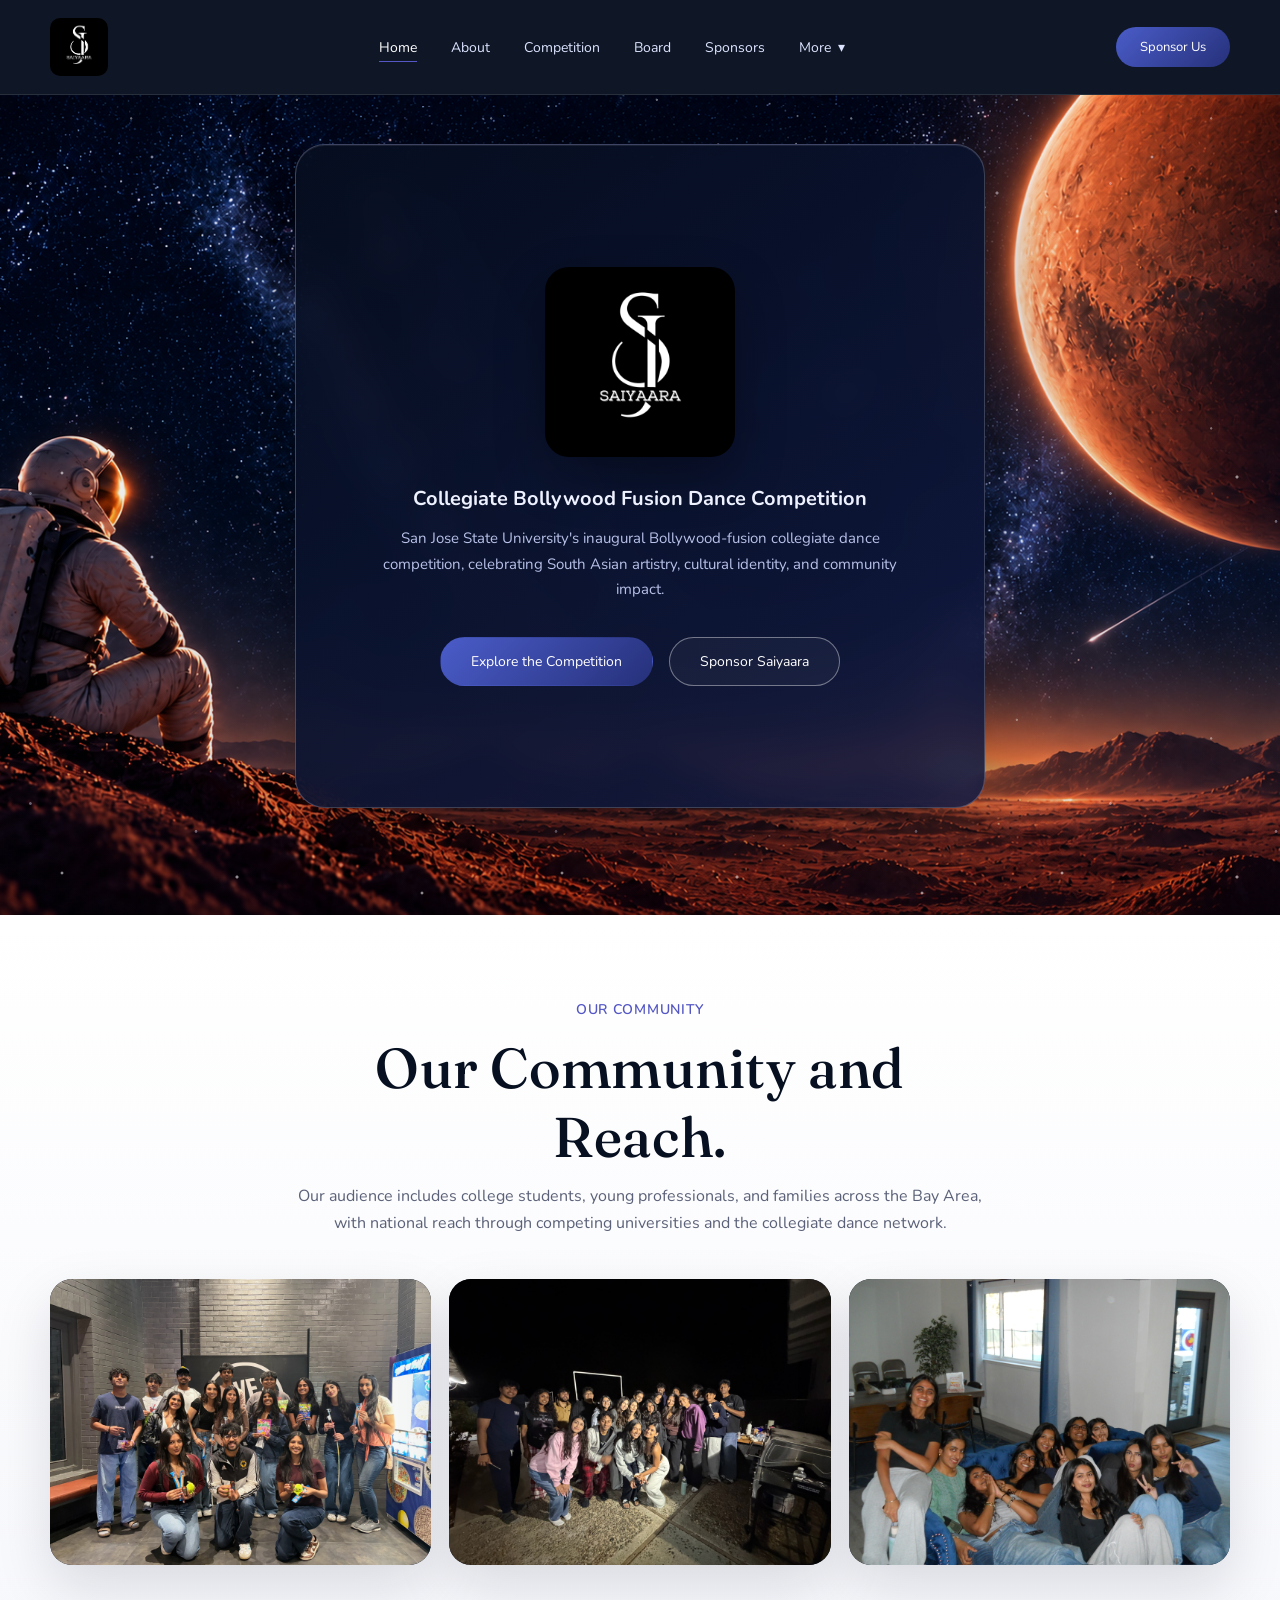
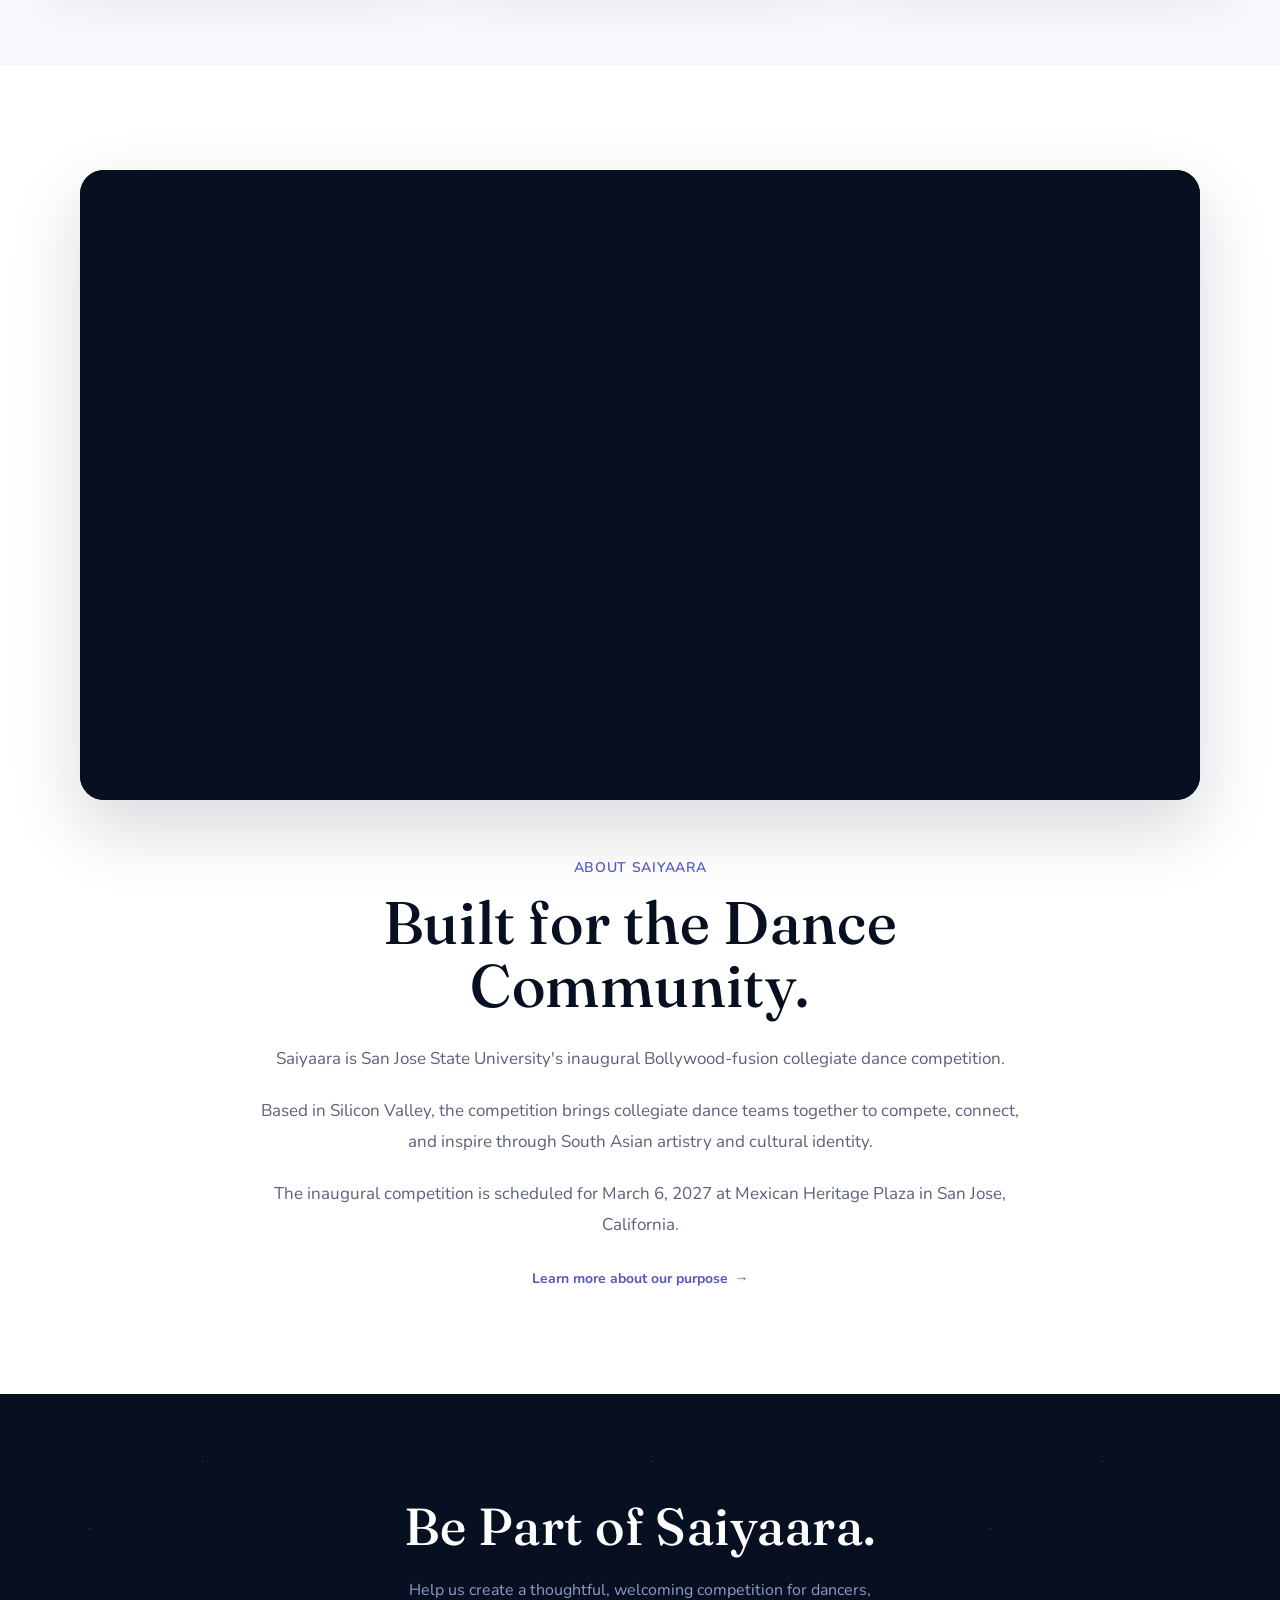
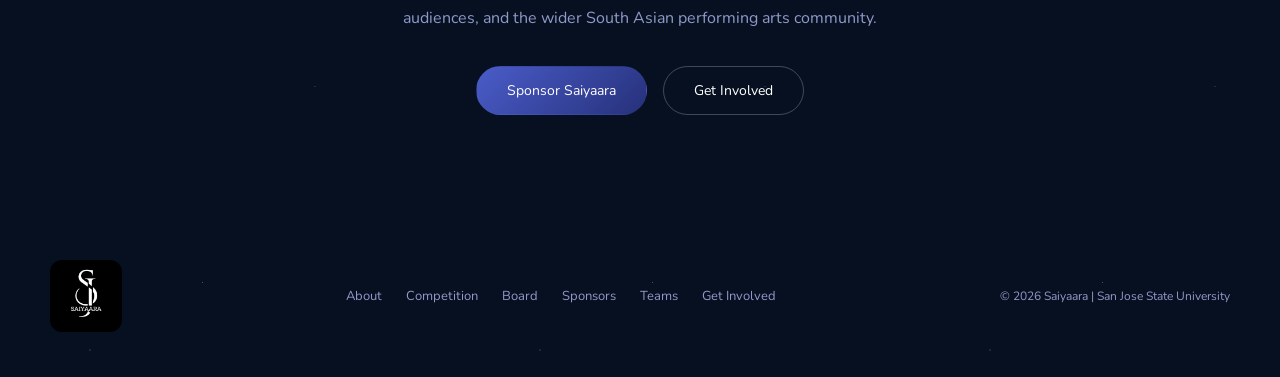
==== commit 37cb7e0d: "Refresh branding and add sponsorship packet viewer" ====
--- a/index.html
+++ b/index.html
@@ -3,8 +3,8 @@
 <head>
   <meta charset="UTF-8">
   <meta name="viewport" content="width=device-width, initial-scale=1.0">
-  <title>Saiyaara — SJSU Bollywood Fusion</title>
-  <link rel="stylesheet" href="styles.css?v=7">
+  <title>Saiyaara | SJSU Bollywood Fusion</title>
+  <link rel="stylesheet" href="styles.css?v=8">
 </head>
 
 <body class="homepage">
@@ -14,11 +14,10 @@
 
       <a href="index.html" class="brand">
         <img
-          src="logo-monogram.png"
-          alt="Saiyaara monogram"
+          src="images/saiyaara-logo-white.png"
+          alt="Saiyaara logo"
           class="brand-mark"
         >
-        <span class="brand-name">Saiyaara</span>
       </a>
 
       <div class="nav-links" id="navLinks">
@@ -34,7 +33,6 @@
           <div class="dropdown-content">
             <a href="teams.html">Teams</a>
             <a href="join.html">Get Involved</a>
-            <a href="reel.html">Competition Highlights</a>
           </div>
         </div>
       </div>
@@ -65,8 +63,8 @@
     >
 
       <img
-        src="march-to-mars-hero-hq.png"
-        alt="Saiyaara March to Mars homepage featuring an astronaut, Mars, stars, and competition information"
+        src="images/march-to-mars-clean.png"
+        alt="An astronaut looking across a Mars landscape beneath a star-filled sky"
         class="hero-reference-image"
       >
 
@@ -97,11 +95,9 @@
       ></div>
 
       <div class="hero-content">
-        <span class="hero-emblem" aria-hidden="true">S</span>
-        <div class="hero-eyebrow">San José State University</div>
-        <h1>Saiyaara</h1>
+        <img class="hero-logo" src="images/saiyaara-logo-white.png" alt="Saiyaara">
         <p class="hero-subtitle">Collegiate Bollywood Fusion Dance Competition</p>
-        <p class="hero-summary">A student-built stage where university teams share ambitious stories, celebrate South Asian culture, and grow the dance community together.</p>
+        <p class="hero-summary">San Jose State University's inaugural Bollywood-fusion collegiate dance competition, celebrating South Asian artistry, cultural identity, and community impact.</p>
         <div class="hero-actions">
           <a class="btn btn-solid" href="comp.html">Explore the Competition</a>
           <a class="btn btn-ghost" href="sponsors.html#partner">Sponsor Saiyaara</a>
@@ -115,8 +111,8 @@
       <div class="wrap">
         <div class="community-strip-head">
           <div class="kicker">OUR COMMUNITY</div>
-          <h2>More Than a Competition.</h2>
-          <p>Workshops, campus events, late-night planning sessions, and the friendships formed along the way are all part of Saiyaara. The stage is one night; the community is what lasts.</p>
+          <h2>Our Community and Reach.</h2>
+          <p>Our audience includes college students, young professionals, and families across the Bay Area, with national reach through competing universities and the collegiate dance network.</p>
         </div>
         <div class="community-photo-grid">
           <figure class="community-photo community-photo-wide"><img src="images/saiyaara-community-1.jpg" alt="Saiyaara students together at a community event" loading="eager"></figure>
@@ -141,9 +137,9 @@
         <div class="about-copy about-copy-centered">
           <div class="kicker">ABOUT SAIYAARA</div>
           <h2 class="about-title">Built for the Dance Community.</h2>
-          <p>Saiyaara is a student-run collegiate Bollywood Fusion dance competition at San José State University.</p>
-          <p>Created to celebrate South Asian culture and collegiate performance, Saiyaara brings university dance teams together for a competition centered on storytelling, creative risk, community, and friendly rivalry.</p>
-          <p>Behind the stage, SJSU students build every part of the experience—from production and hospitality to outreach, sponsorships, marketing, and competition logistics. Beyond show day, we make room for workshops, cultural events, and connections across campus.</p>
+          <p>Saiyaara is San Jose State University's inaugural Bollywood-fusion collegiate dance competition.</p>
+          <p>Based in Silicon Valley, the competition brings collegiate dance teams together to compete, connect, and inspire through South Asian artistry and cultural identity.</p>
+          <p>The inaugural competition is scheduled for March 6, 2027 at Mexican Heritage Plaza in San Jose, California.</p>
           <a href="about.html" class="text-link">Learn more about our purpose <span aria-hidden="true">→</span></a>
         </div>
       </div>
@@ -197,9 +193,7 @@
 
     <div class="wrap footer-row">
 
-      <span class="brand-name serif">
-        Saiyaara
-      </span>
+      <img class="footer-logo" src="images/saiyaara-logo-white.png" alt="Saiyaara">
 
       <div class="foot-links">
         <a href="about.html">About</a>
@@ -211,7 +205,7 @@
       </div>
 
       <span class="copyline">
-        © 2026 Saiyaara — San José State University
+        © 2026 Saiyaara | San Jose State University
       </span>
 
     </div>
--- a/styles.css
+++ b/styles.css
@@ -155,42 +155,8 @@
   gap: 10px;
 }
 
-.brand::before {
-  content: "S";
-
-  width: 38px;
-  height: 38px;
-
-  display: grid;
-  place-items: center;
-  flex: 0 0 38px;
-
-  border: 1px solid rgba(255, 255, 255, 0.38);
-  border-radius: 12px;
-
-  color: white;
-  background:
-    linear-gradient(145deg, #6f79ec, var(--navy-mid));
-
-  font-family: 'Fraunces', serif;
-  font-size: 23px;
-  font-weight: 600;
-
-  box-shadow: 0 8px 22px rgba(38, 49, 122, 0.24);
-}
-
 .brand-mark {
-  display: none;
-}
-
-.brand-name {
-  color: var(--navy-deep);
-
-  font-family: 'Fraunces', serif;
-
-  font-size: 24px;
-
-  letter-spacing: 0.06em;
+  display: block;
 }
 
 
@@ -373,19 +339,9 @@
     1px solid rgba(255, 255, 255, 0.10);
 }
 
-.homepage .brand-name,
 .homepage .nav-links a,
 .homepage .drop-btn {
   color: #dce4ff;
-}
-
-.homepage .brand::before {
-  border-color: rgba(222, 220, 247, 0.5);
-  background:
-    linear-gradient(145deg, #9ca5ff, #4a5cc9);
-  box-shadow:
-    0 0 0 4px rgba(156, 165, 255, 0.08),
-    0 8px 24px rgba(0, 0, 0, 0.22);
 }
 
 .homepage .nav-links a:hover,
@@ -775,49 +731,6 @@
   transform: translateX(-50%);
 }
 
-.hero-emblem {
-  width: 72px;
-  height: 72px;
-
-  display: grid;
-  place-items: center;
-
-  margin: 0 auto 18px;
-
-  border: 1px solid rgba(255, 255, 255, 0.52);
-  border-radius: 22px;
-
-  color: white;
-  background:
-    linear-gradient(145deg, #8f99ff, #344bbd);
-
-  font-family: 'Fraunces', serif;
-  font-size: 44px;
-  font-weight: 600;
-
-  box-shadow:
-    0 0 0 7px rgba(143, 153, 255, 0.09),
-    0 16px 35px rgba(0, 0, 0, 0.25);
-}
-
-.hero-eyebrow {
-  margin-bottom: 6px;
-
-  color: #c9d2ff;
-
-  font-size: 12px;
-  font-weight: 700;
-  letter-spacing: 0.2em;
-  text-transform: uppercase;
-}
-
-.hero-content h1 {
-  color: white;
-
-  font-size: clamp(52px, 7vw, 78px);
-  line-height: 0.98;
-}
-
 .hero-subtitle {
   margin-top: 14px;
 
@@ -983,9 +896,10 @@
   display: grid;
 
   grid-template-columns:
-    1.25fr
-    0.875fr
-    0.875fr;
+    repeat(
+      3,
+      minmax(0, 1fr)
+    );
 
   gap: 18px;
 }
@@ -993,7 +907,7 @@
 .community-photo {
   margin: 0;
 
-  min-height: 340px;
+  aspect-ratio: 4 / 3;
 
   overflow: hidden;
 
@@ -1006,10 +920,12 @@
 }
 
 .community-photo-wide {
-  min-height: 420px;
+  min-height: 0;
 }
 
 .community-photo img {
+  display: block;
+
   width: 100%;
   height: 100%;
 
@@ -1171,7 +1087,7 @@
 }
 
 .page-photo-frame {
-  min-height: 360px;
+  aspect-ratio: 4 / 3;
   margin: 0;
   overflow: hidden;
 
@@ -1182,9 +1098,10 @@
 }
 
 .page-photo-frame img {
+  display: block;
+
   width: 100%;
   height: 100%;
-  min-height: 360px;
 
   object-fit: cover;
 }
@@ -2051,10 +1968,6 @@
   flex-wrap: wrap;
 }
 
-.footer-row .brand-name {
-  color: white;
-}
-
 .foot-links {
   display: flex;
 
@@ -2107,7 +2020,7 @@
   }
 
   .community-photo-wide {
-    grid-column: 1 / -1;
+    grid-column: auto;
   }
 
   .committee {
@@ -2144,17 +2057,6 @@
     border-radius: 24px;
   }
 
-  .hero-emblem {
-    width: 60px;
-    height: 60px;
-    border-radius: 18px;
-    font-size: 36px;
-  }
-
-  .hero-content h1 {
-    font-size: 49px;
-  }
-
   .hero-summary {
     font-size: 14px;
   }
@@ -2207,16 +2109,6 @@
     grid-column: auto;
   }
 
-  .community-photo,
-  .community-photo-wide {
-    min-height: 280px;
-  }
-
-  .page-photo-frame,
-  .page-photo-frame img {
-    min-height: 280px;
-  }
-
   .sponsor-cta {
     padding: 28px 24px;
   }
@@ -2252,3 +2144,252 @@
   }
 
 }
+
+
+/* =========================================================
+   UPDATED BRAND ASSETS
+   ========================================================= */
+
+.brand-mark {
+  display: block;
+  width: 58px;
+  height: 58px;
+  object-fit: contain;
+  border-radius: 10px;
+}
+
+.footer-logo {
+  width: 72px;
+  height: 72px;
+  object-fit: contain;
+  border-radius: 12px;
+}
+
+.hero-logo {
+  width: clamp(130px, 16vw, 190px);
+  height: auto;
+  margin: 0 auto 14px;
+  border-radius: 24px;
+  box-shadow: 0 20px 50px rgba(0, 0, 0, 0.3);
+}
+
+
+/* =========================================================
+   SPONSORSHIP PACKET VIEWER
+   ========================================================= */
+
+.sponsors-page {
+  background: var(--navy-deep);
+}
+
+.sponsor-contact-section {
+  padding: 80px 0;
+  background: white;
+}
+
+.packet-section {
+  min-height: 100vh;
+  padding: 128px 24px 36px;
+  color: white;
+  background:
+    radial-gradient(circle at 20% 10%, rgba(74, 92, 201, 0.2), transparent 28%),
+    linear-gradient(180deg, #071020 0%, #0d1736 100%);
+}
+
+.packet-heading {
+  width: min(100%, 1500px);
+  margin: 0 auto 24px;
+  display: flex;
+  align-items: end;
+  justify-content: space-between;
+  gap: 28px;
+}
+
+.packet-heading h1 {
+  color: white;
+  font-size: clamp(38px, 5vw, 64px);
+}
+
+.packet-heading .kicker {
+  color: #aab3ff;
+}
+
+.packet-heading-actions {
+  display: flex;
+  flex-wrap: wrap;
+  justify-content: flex-end;
+  gap: 12px;
+}
+
+.packet-heading-actions .btn-ghost {
+  color: white;
+  border-color: rgba(255, 255, 255, 0.35);
+}
+
+.packet-viewer {
+  width: min(100%, 1500px);
+  margin: 0 auto;
+}
+
+.packet-stage {
+  position: relative;
+  height: calc(100vh - 270px);
+  min-height: 520px;
+  overflow: hidden;
+  border: 1px solid rgba(255, 255, 255, 0.15);
+  border-radius: 28px;
+  background:
+    radial-gradient(circle at center, rgba(38, 49, 122, 0.35), transparent 55%),
+    #030713;
+  box-shadow: 0 30px 90px rgba(0, 0, 0, 0.4);
+}
+
+.packet-slide {
+  position: absolute;
+  inset: 0;
+  margin: 0;
+}
+
+.packet-slide[hidden] {
+  display: none;
+}
+
+.packet-slide img {
+  position: absolute;
+  inset: 22px 96px;
+  width: calc(100% - 192px);
+  height: calc(100% - 44px);
+  max-width: none;
+  object-fit: contain;
+  filter: drop-shadow(0 18px 40px rgba(0, 0, 0, 0.42));
+}
+
+.packet-arrow {
+  position: absolute;
+  top: 50%;
+  z-index: 2;
+  width: 60px;
+  height: 60px;
+  display: grid;
+  place-items: center;
+  border: 1px solid rgba(255, 255, 255, 0.38);
+  border-radius: 50%;
+  color: white;
+  background: rgba(7, 16, 32, 0.78);
+  font: inherit;
+  cursor: pointer;
+  transform: translateY(-50%);
+  transition: background 0.2s ease, transform 0.2s ease;
+}
+
+.packet-arrow:hover,
+.packet-arrow:focus-visible {
+  background: var(--indigo-light);
+  transform: translateY(-50%) scale(1.05);
+}
+
+.packet-arrow span {
+  margin-top: -4px;
+  font-size: 46px;
+  line-height: 1;
+}
+
+.packet-arrow-prev {
+  left: 24px;
+}
+
+.packet-arrow-next {
+  right: 24px;
+}
+
+.packet-controls {
+  min-height: 54px;
+  display: flex;
+  align-items: center;
+  justify-content: space-between;
+  gap: 20px;
+  color: #cbd2f1;
+}
+
+.packet-status {
+  font-size: 14px;
+  font-weight: 700;
+}
+
+.packet-dots {
+  display: flex;
+  gap: 9px;
+}
+
+.packet-dots button {
+  width: 10px;
+  height: 10px;
+  padding: 0;
+  border: 0;
+  border-radius: 50%;
+  background: rgba(255, 255, 255, 0.28);
+  cursor: pointer;
+  transition: width 0.2s ease, border-radius 0.2s ease, background 0.2s ease;
+}
+
+.packet-dots button.is-active {
+  width: 28px;
+  border-radius: 100px;
+  background: #aab3ff;
+}
+
+@media (max-width: 760px) {
+  .brand-mark {
+    width: 50px;
+    height: 50px;
+  }
+
+  .packet-section {
+    padding: 112px 14px 24px;
+  }
+
+  .packet-heading {
+    align-items: flex-start;
+    flex-direction: column;
+    margin-bottom: 18px;
+  }
+
+  .packet-heading-actions {
+    width: 100%;
+    justify-content: flex-start;
+  }
+
+  .packet-heading-actions .btn {
+    flex: 1;
+    padding-inline: 18px;
+  }
+
+  .packet-stage {
+    height: 70svh;
+    min-height: 520px;
+    border-radius: 18px;
+  }
+
+  .packet-slide img {
+    inset: 14px 48px;
+    width: calc(100% - 96px);
+    height: calc(100% - 28px);
+  }
+
+  .packet-arrow {
+    width: 44px;
+    height: 44px;
+  }
+
+  .packet-arrow span {
+    font-size: 34px;
+  }
+
+  .packet-arrow-prev {
+    left: 6px;
+  }
+
+  .packet-arrow-next {
+    right: 6px;
+  }
+}
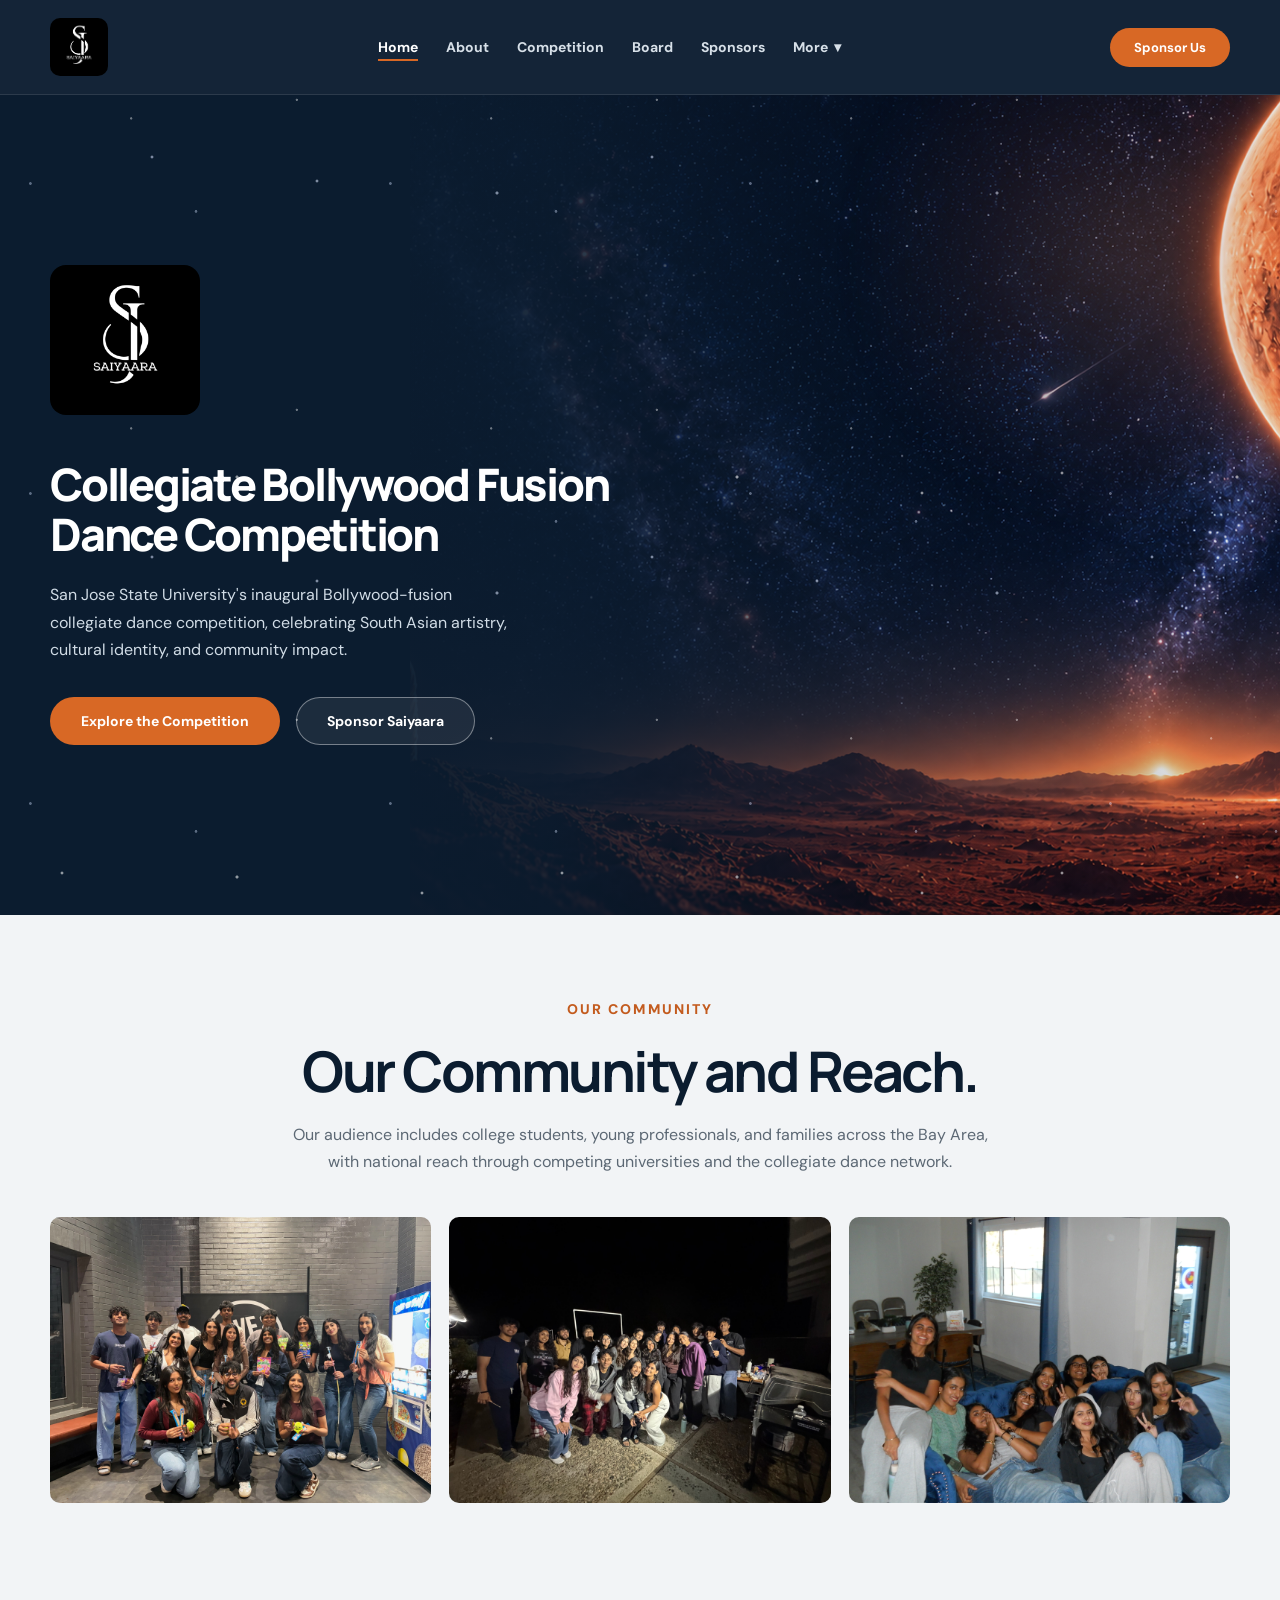
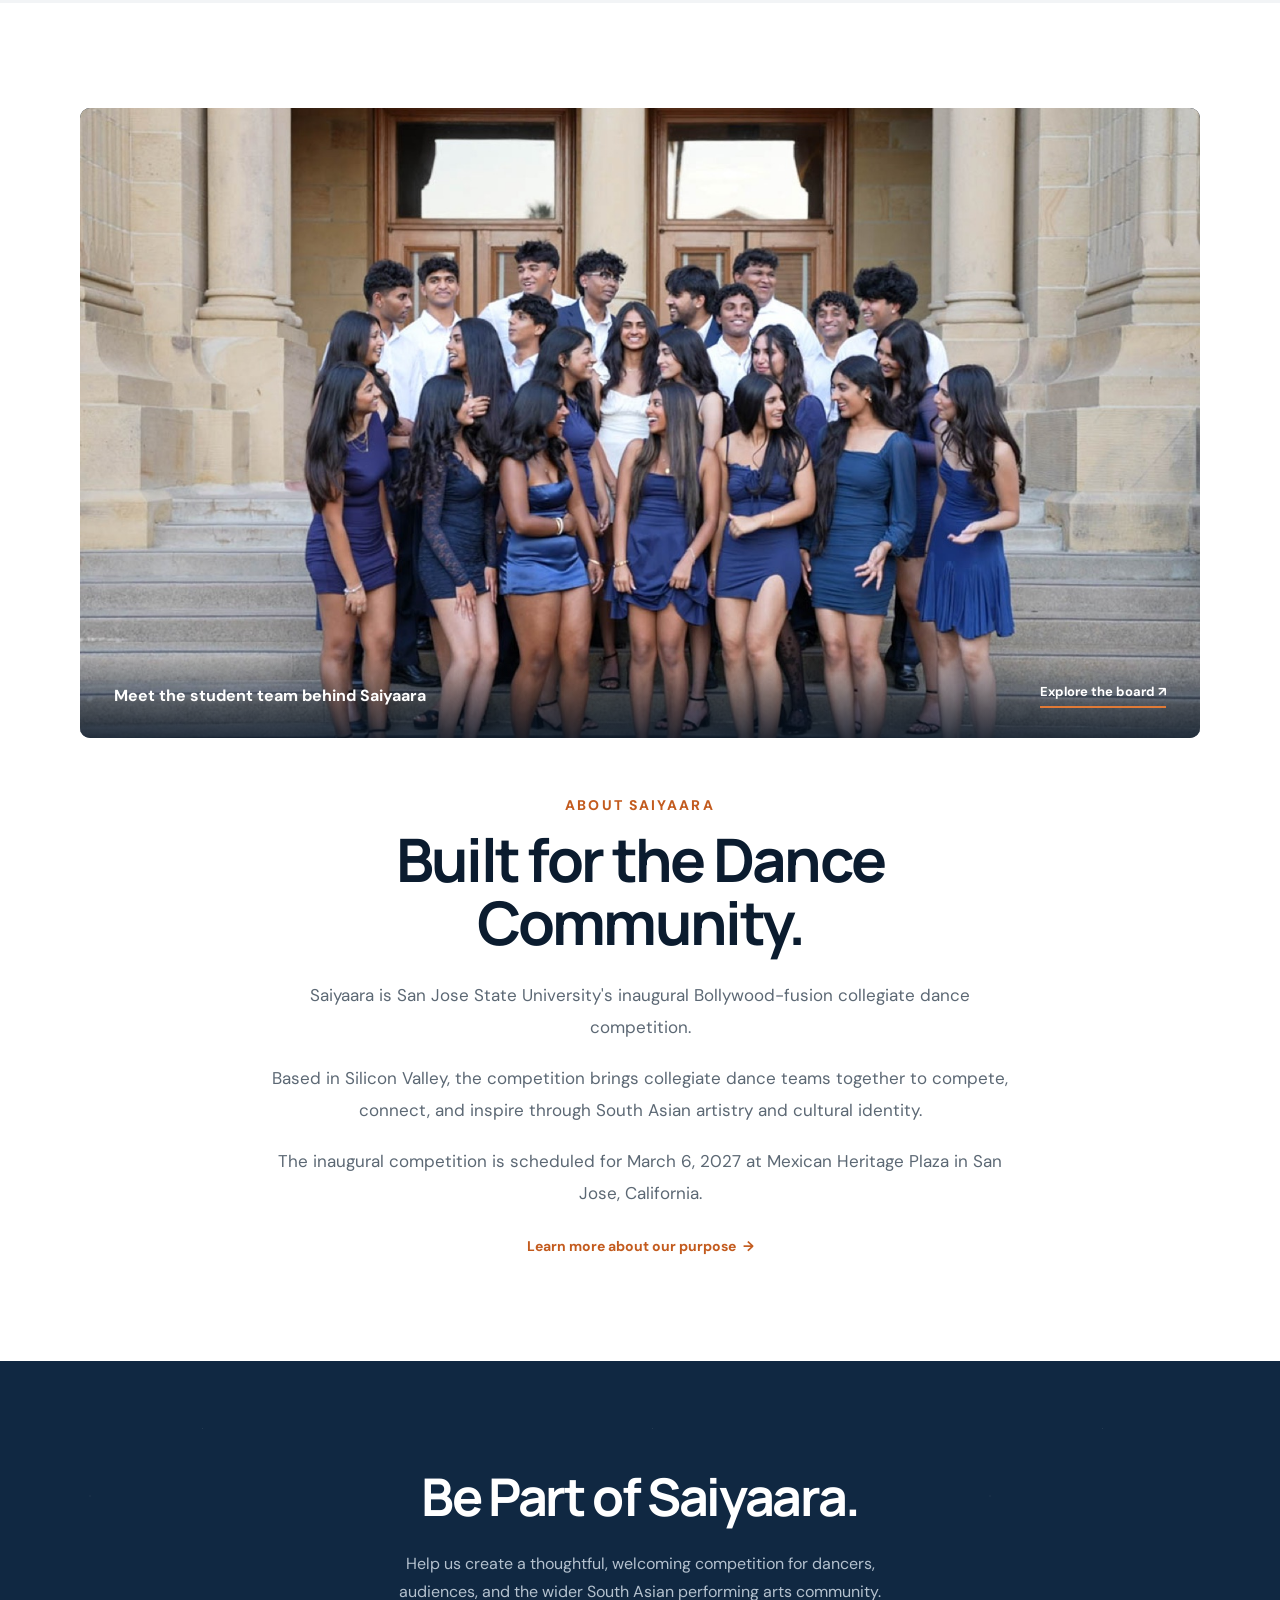
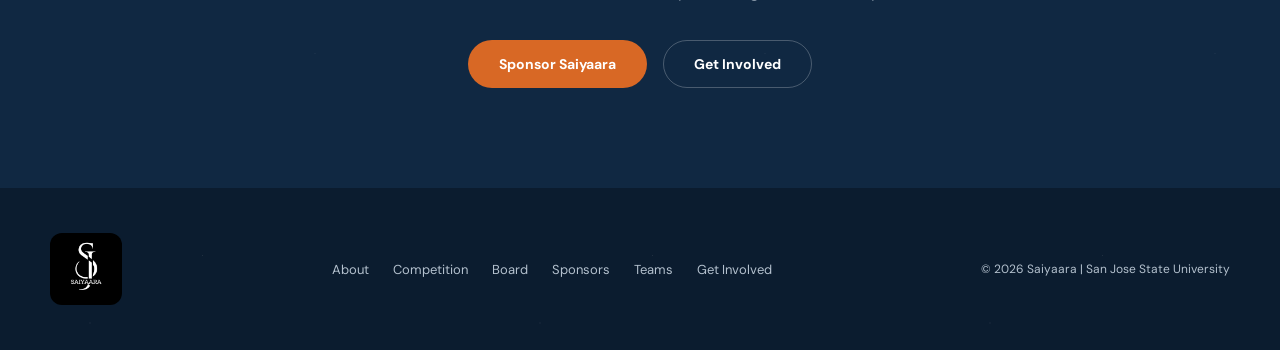
==== commit b042cd94: "Redesign Saiyaara board and add team photography" ====
--- a/index.html
+++ b/index.html
@@ -4,7 +4,8 @@
   <meta charset="UTF-8">
   <meta name="viewport" content="width=device-width, initial-scale=1.0">
   <title>Saiyaara | SJSU Bollywood Fusion</title>
-  <link rel="stylesheet" href="styles.css?v=8">
+  <link rel="icon" type="image/png" href="images/saiyaara-logo-white.png">
+<link rel="stylesheet" href="styles.css?v=9">
 </head>
 
 <body class="homepage">
@@ -126,13 +127,10 @@
     <!-- About Saiyaara -->
     <section id="about-home" class="home-about">
       <div class="wrap home-about-stack">
-        <div class="about-video">
-          <video autoplay muted loop playsinline preload="metadata">
-            <!-- index.html -->
-<source src="media/about-saiyaara.mp4" type="video/mp4">
-            Your browser does not support the video tag.
-          </video>
-        </div>
+        <figure class="about-video home-board-photo">
+          <img src="images/board/full-board.jpg" alt="The Saiyaara board together on the steps outside" loading="lazy">
+          <figcaption>Meet the student team behind Saiyaara <a href="team.html">Explore the board <span aria-hidden="true">↗</span></a></figcaption>
+        </figure>
 
         <div class="about-copy about-copy-centered">
           <div class="kicker">ABOUT SAIYAARA</div>
--- a/styles.css
+++ b/styles.css
@@ -1,4 +1,4 @@
-@import url('https://fonts.googleapis.com/css2?family=Fraunces:wght@400;500;600&family=Nunito:wght@400;500;600;700&display=swap');
+@import url('https://fonts.googleapis.com/css2?family=DM+Sans:wght@400;500;600;700&family=Manrope:wght@400;500;600;700;800&display=swap');
 
 
 /* =========================================================
@@ -7,23 +7,23 @@
 
 :root {
   --paper: #ffffff;
-  --paper-soft: #f5f6fb;
-
-  --navy-deep: #071020;
-  --navy: #141d4d;
-  --navy-mid: #26317a;
-
-  --indigo-light: #4a5cc9;
-
-  --periwinkle: #5457c4;
-  --periwinkle-light: #dedcf7;
-
-  --ink: #12162c;
-  --muted: #5b6178;
-  --muted-on-navy: #9099c9;
-
-  --hairline: rgba(15, 23, 55, 0.12);
-  --hairline-on-navy: rgba(167, 165, 230, 0.2);
+  --paper-soft: #f2f4f6;
+
+  --navy-deep: #0b1c2f;
+  --navy: #142c45;
+  --navy-mid: #23425e;
+
+  --indigo-light: #d86825;
+
+  --periwinkle: #c35b1e;
+  --periwinkle-light: #fff0e6;
+
+  --ink: #17283a;
+  --muted: #5c6874;
+  --muted-on-navy: #b4c1ce;
+
+  --hairline: rgba(23, 40, 58, 0.13);
+  --hairline-on-navy: rgba(195, 211, 224, 0.22);
 
   --shadow: 0 20px 50px rgba(15, 23, 55, 0.10);
 }
@@ -56,7 +56,7 @@
 
   color: var(--ink);
 
-  font-family: 'Nunito', sans-serif;
+  font-family: 'DM Sans', sans-serif;
 
   -webkit-font-smoothing: antialiased;
 }
@@ -73,9 +73,9 @@
 
   color: var(--navy-deep);
 
-  font-family: 'Fraunces', serif;
-  font-weight: 500;
-  letter-spacing: 0.01em;
+  font-family: 'Manrope', sans-serif;
+  font-weight: 700;
+  letter-spacing: -0.045em;
 }
 
 p {
@@ -2393,3 +2393,138 @@
     right: 6px;
   }
 }
+
+/* Refined Saiyaara palette and shared components */
+body { background: var(--paper); }
+section, .committee { scroll-margin-top: 94px; }
+::selection { color: white; background: var(--periwinkle); }
+:focus-visible { outline: 3px solid #eb8b4a; outline-offset: 3px; }
+.nav-links, .nav-cta, .btn { font-family: 'DM Sans', sans-serif; font-weight: 700; }
+.nav-links { gap: 28px; }
+.nav-links a { color: #4e5b68; }
+.nav-links a::after { height: 2px; background: var(--indigo-light); }
+.nav-cta, .btn-solid { background: #d86825; box-shadow: none; }
+.nav-cta:hover, .btn-solid:hover { background: #b94e13; box-shadow: 0 12px 25px rgba(185,78,19,.2); }
+.navy-band { background: var(--navy-deep); }
+.navy-band .stars { opacity: .17; }
+.kicker, .eyebrow { color: var(--periwinkle); font-weight: 800; letter-spacing: .15em; text-transform: uppercase; }
+.navy-band .kicker, .navy-band .eyebrow { color: #f18b46; }
+.soft-bg { background: var(--paper-soft); }
+.page-hero { background: linear-gradient(135deg, #0b1c2f, #17334f); }
+.page-hero h1 { letter-spacing: -.055em; }
+.team-roster { background: var(--paper-soft); }
+.homepage > #siteHeader { background: rgba(11,28,47,.96); }
+.homepage .nav-links a, .homepage .drop-btn { color: #d7e0e8; }
+.homepage .dropdown-content { background: var(--navy-deep); }
+.homepage .dropdown-content a { color: #d7e0e8; }
+
+/* A clear editorial hero keeps the Mars artwork visible. */
+.hero-reference { min-height: 700px; max-height: 900px; background: var(--navy-deep); }
+.hero-reference-image { left: auto; right: 0; width: 68%; object-position: center; }
+.hero-reference::after { background: linear-gradient(90deg, #0b1c2f 0%, #0b1c2f 24%, rgba(11,28,47,.92) 43%, rgba(11,28,47,.3) 76%, rgba(11,28,47,.08) 100%); }
+.hero-content { left: max(32px, calc((100vw - 1180px) / 2)); right: auto; top: 0; bottom: 0; width: min(48%, 590px); padding: 42px 0; align-items: flex-start; text-align: left; border: 0; border-radius: 0; background: transparent; box-shadow: none; backdrop-filter: none; -webkit-backdrop-filter: none; transform: none; }
+.hero-logo { width: clamp(110px, 12vw, 150px); margin: 0 0 30px; border-radius: 16px; box-shadow: none; }
+.hero-subtitle { color: #fff; font-family: 'Manrope', sans-serif; font-size: clamp(30px, 3.5vw, 52px); font-weight: 800; line-height: 1.12; letter-spacing: -.05em; }
+.hero-summary { max-width: 470px; margin: 22px 0 0; color: #d1dce6; font-size: 16px; line-height: 1.7; }
+.hero-content .hero-actions { justify-content: flex-start; }
+.hero-content .btn-ghost { background: rgba(255,255,255,.07); }
+.community-strip { background: #f2f4f6; }
+.community-photo { border-radius: 10px; box-shadow: none; }
+.about-video { border-radius: 10px; box-shadow: none; }
+.home-board-photo { position: relative; margin: 0; }
+.home-board-photo img { width: 100%; height: 100%; object-fit: cover; object-position: center 38%; }
+.home-board-photo figcaption { position: absolute; inset: auto 0 0; display: flex; justify-content: space-between; align-items: center; gap: 20px; padding: 30px 34px; color: white; background: linear-gradient(transparent,rgba(5,17,31,.82)); font-size: 16px; font-weight: 700; }
+.home-board-photo figcaption a { flex: 0 0 auto; padding-bottom: 6px; border-bottom: 2px solid #e17a36; font-size: 13px; }
+.home-board-photo figcaption a:hover { color: #ffa966; }
+.cta-band { background: #102842; }
+.packet-section { background: radial-gradient(circle at 20% 10%,rgba(216,104,37,.14),transparent 28%),linear-gradient(180deg,#0b1c2f,#102842); }
+.packet-heading .kicker { color: #f18b46; }
+.packet-stage { background: radial-gradient(circle at center,rgba(35,66,94,.35),transparent 55%),#071321; }
+.packet-dots button.is-active { background: #e17a36; }
+.packet-controls { color: #c5d1db; }
+
+/* Board page */
+.board-hero { padding: 178px 0 90px; background: linear-gradient(125deg,#0b1c2f 12%,#183653 100%); overflow: hidden; }
+.board-hero::before { content: ''; position: absolute; width: 650px; height: 650px; right: -250px; top: -260px; border: 1px solid rgba(255,255,255,.14); border-radius: 50%; box-shadow: 0 0 0 88px rgba(255,255,255,.025),0 0 0 180px rgba(255,255,255,.018); }
+.board-hero-inner { min-height: 350px; display: flex; align-items: flex-end; justify-content: space-between; gap: 60px; }
+.board-intro { max-width: 750px; }
+.eyebrow { margin: 0 0 20px; font-size: 11px; line-height: 1.3; }
+.board-hero h1 { color: white; font-size: clamp(54px, 7.4vw, 104px); line-height: 1; }
+.accent-dot { color: #eb7d36; }
+.board-intro > p:not(.eyebrow) { max-width: 600px; margin-top: 26px; color: #ced9e3; font-size: clamp(16px,1.7vw,19px); line-height: 1.65; }
+.board-explore { display: inline-flex; gap: 18px; align-items: center; margin-top: 34px; padding-bottom: 10px; border-bottom: 2px solid #e17a36; color: white; font-weight: 700; }
+.board-explore:hover { color: #ffa966; }
+.board-hero-aside { max-width: 170px; padding-left: 22px; border-left: 1px solid #e17a36; color: #b5c4d2; font-size: 13px; line-height: 1.6; }
+.board-photo-section { padding: 88px 0 98px; background: #fff; }
+.board-section-heading { display: flex; justify-content: space-between; align-items: end; gap: 30px; margin-bottom: 34px; }
+.board-section-heading h2 { font-size: clamp(32px,4vw,52px); }
+.board-section-heading > p { max-width: 365px; color: var(--muted); font-size: 15px; line-height: 1.65; }
+.full-board-photo { margin: 0; }
+.full-board-photo img { width: 100%; max-height: 640px; aspect-ratio: 1.7; object-fit: cover; object-position: center 40%; border-radius: 8px; }
+.full-board-photo figcaption { margin-top: 14px; color: #71808f; font-size: 12px; letter-spacing: .03em; }
+.committee-nav { position: sticky; top: 72px; z-index: 40; padding: 15px 0; background: #fff; border-top: 1px solid var(--hairline); border-bottom: 1px solid var(--hairline); }
+.committee-nav-inner { display: flex; align-items: center; gap: 12px; overflow-x: auto; scrollbar-width: thin; }
+.committee-nav span { flex: 0 0 auto; margin-right: 12px; color: #788694; font-size: 10px; font-weight: 800; letter-spacing: .12em; }
+.committee-nav a { flex: 0 0 auto; padding: 8px 13px; border-radius: 100px; color: #3f5062; font-size: 12px; font-weight: 700; white-space: nowrap; }
+.committee-nav a:hover, .committee-nav a:focus-visible { color: var(--navy-deep); background: #f2f4f6; }
+.team-roster { padding: 80px 0 112px; }
+.committee-list { display: block; }
+.committee { display: block; padding: 58px 0 72px; border-bottom: 1px solid #dce2e7; }
+.committee:first-child { padding-top: 0; }
+.committee:last-child { border-bottom: 0; padding-bottom: 0; }
+.committee-heading { display: flex; justify-content: space-between; align-items: end; margin-bottom: 25px; }
+.committee-heading .eyebrow { margin: 0 0 9px; }
+.committee-heading h2 { font-size: clamp(30px,3.4vw,44px); }
+.committee-number { display: block; margin-bottom: 10px; color: #c45d20; font-size: 13px; font-weight: 800; }
+.committee-count { color: #7c8995; font-size: 11px; font-weight: 800; letter-spacing: .1em; white-space: nowrap; }
+.committee-photo { position: relative; height: 410px; margin: 0 0 22px; overflow: hidden; border-radius: 8px; background: #d7dfe5; }
+.committee-photo img { width: 100%; height: 100%; object-fit: cover; object-position: center top; }
+.committee-photo::after { content: ''; position: absolute; inset: 55% 0 0; background: linear-gradient(transparent,rgba(5,17,31,.7)); pointer-events: none; }
+.committee-photo figcaption { position: absolute; z-index: 1; left: 22px; bottom: 20px; color: white; font-family: 'Manrope',sans-serif; font-size: 19px; font-weight: 700; }
+.team-grid { display: grid; grid-template-columns: repeat(4,minmax(0,1fr)); gap: 18px; }
+.team-card { display: block; min-width: 0; min-height: 0; padding: 0; overflow: hidden; border: 1px solid #dce2e7; border-radius: 8px; background: white; transition: transform .2s ease,box-shadow .2s ease; }
+.team-card:hover { transform: translateY(-3px); box-shadow: 0 14px 30px rgba(11,28,47,.09); }
+.team-portrait { width: 100%; aspect-ratio: 1.15; background: #dfe5ea; overflow: hidden; }
+.team-portrait img { width: 100%; height: 100%; object-fit: cover; object-position: center 30%; }
+.portrait-placeholder { width: 100%; height: 100%; display: grid; place-items: center; color: #62778a; background: linear-gradient(145deg,#dfe6eb,#eef2f5); font-family: 'Manrope',sans-serif; font-size: 42px; font-weight: 700; letter-spacing: -.05em; }
+.team-card-copy { padding: 17px 18px 19px; }
+.team-card h3 { color: var(--navy-deep); font-family: 'Manrope',sans-serif; font-size: clamp(16px,1.35vw,19px); font-weight: 700; line-height: 1.35; letter-spacing: -.035em; }
+.team-card p { margin-top: 7px; color: #a34b1c; font-size: 12px; font-weight: 700; }
+.board-cta { padding: 70px 0; background: #102842; }
+.board-cta-inner { display: flex; align-items: center; justify-content: space-between; gap: 35px; }
+.board-cta .eyebrow { margin-bottom: 13px; }
+.board-cta h2 { color: white; font-size: clamp(30px,3.6vw,45px); }
+.board-cta p:not(.eyebrow) { margin-top: 12px; color: #bbc9d6; }
+.board-cta .btn { flex: 0 0 auto; gap: 16px; }
+
+@media (max-width: 900px) {
+  .hero-content { width: 55%; }
+  .team-grid { grid-template-columns: repeat(3,minmax(0,1fr)); }
+  .board-hero-aside { display: none; }
+}
+@media (max-width: 760px) {
+  .hero-reference { height: auto; min-height: 720px; max-height: none; aspect-ratio: auto; }
+  .hero-reference-image { width: 100%; height: 55%; top: 0; object-position: center; }
+  .hero-reference::after { background: linear-gradient(180deg,rgba(11,28,47,.03) 0%,#0b1c2f 55%,#0b1c2f 100%); }
+  .hero-content { top: 41%; bottom: 0; left: 0; width: 100%; padding: 20px; justify-content: flex-end; }
+  .hero-logo { width: 88px; margin-bottom: 18px; }
+  .hero-subtitle { font-size: clamp(27px,7vw,40px); }
+  .hero-summary { margin-top: 13px; font-size: 14px; }
+  .hero-content .hero-actions { margin-top: 20px; }
+  .hero-content .btn { padding: 11px 16px; font-size: 12px; }
+  .home-board-photo figcaption { flex-direction: column; align-items: flex-start; padding: 22px; }
+  .board-hero { padding: 140px 0 65px; }
+  .board-hero-inner { min-height: 320px; }
+  .board-section-heading { display: block; }
+  .board-section-heading > p { margin-top: 14px; }
+  .full-board-photo img { aspect-ratio: 1.25; }
+  .committee-nav { top: 63px; }
+  .committee-photo { height: 300px; }
+  .team-grid { grid-template-columns: repeat(2,minmax(0,1fr)); }
+  .board-cta-inner { align-items: flex-start; flex-direction: column; }
+}
+@media (max-width: 420px) {
+  .team-grid { grid-template-columns: 1fr; }
+  .committee-count { font-size: 10px; }
+  .committee-photo { height: 210px; }
+}
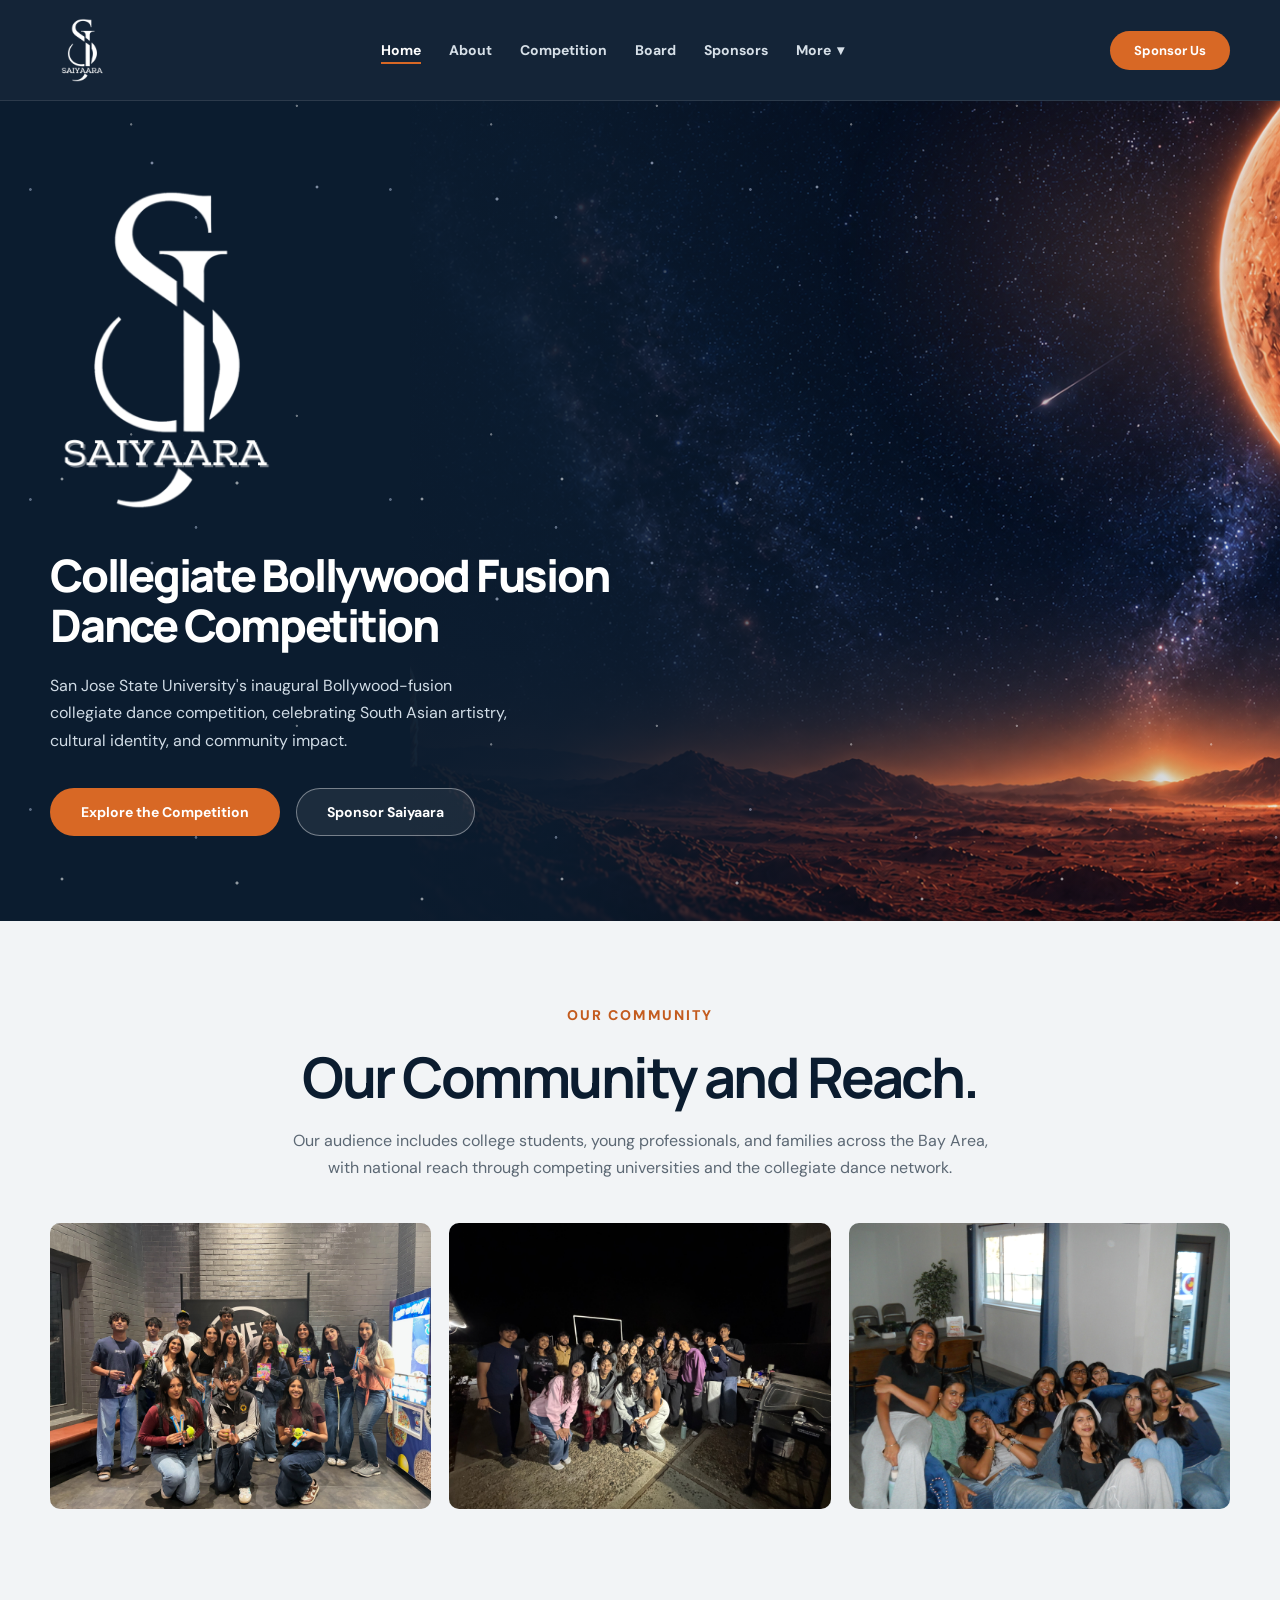
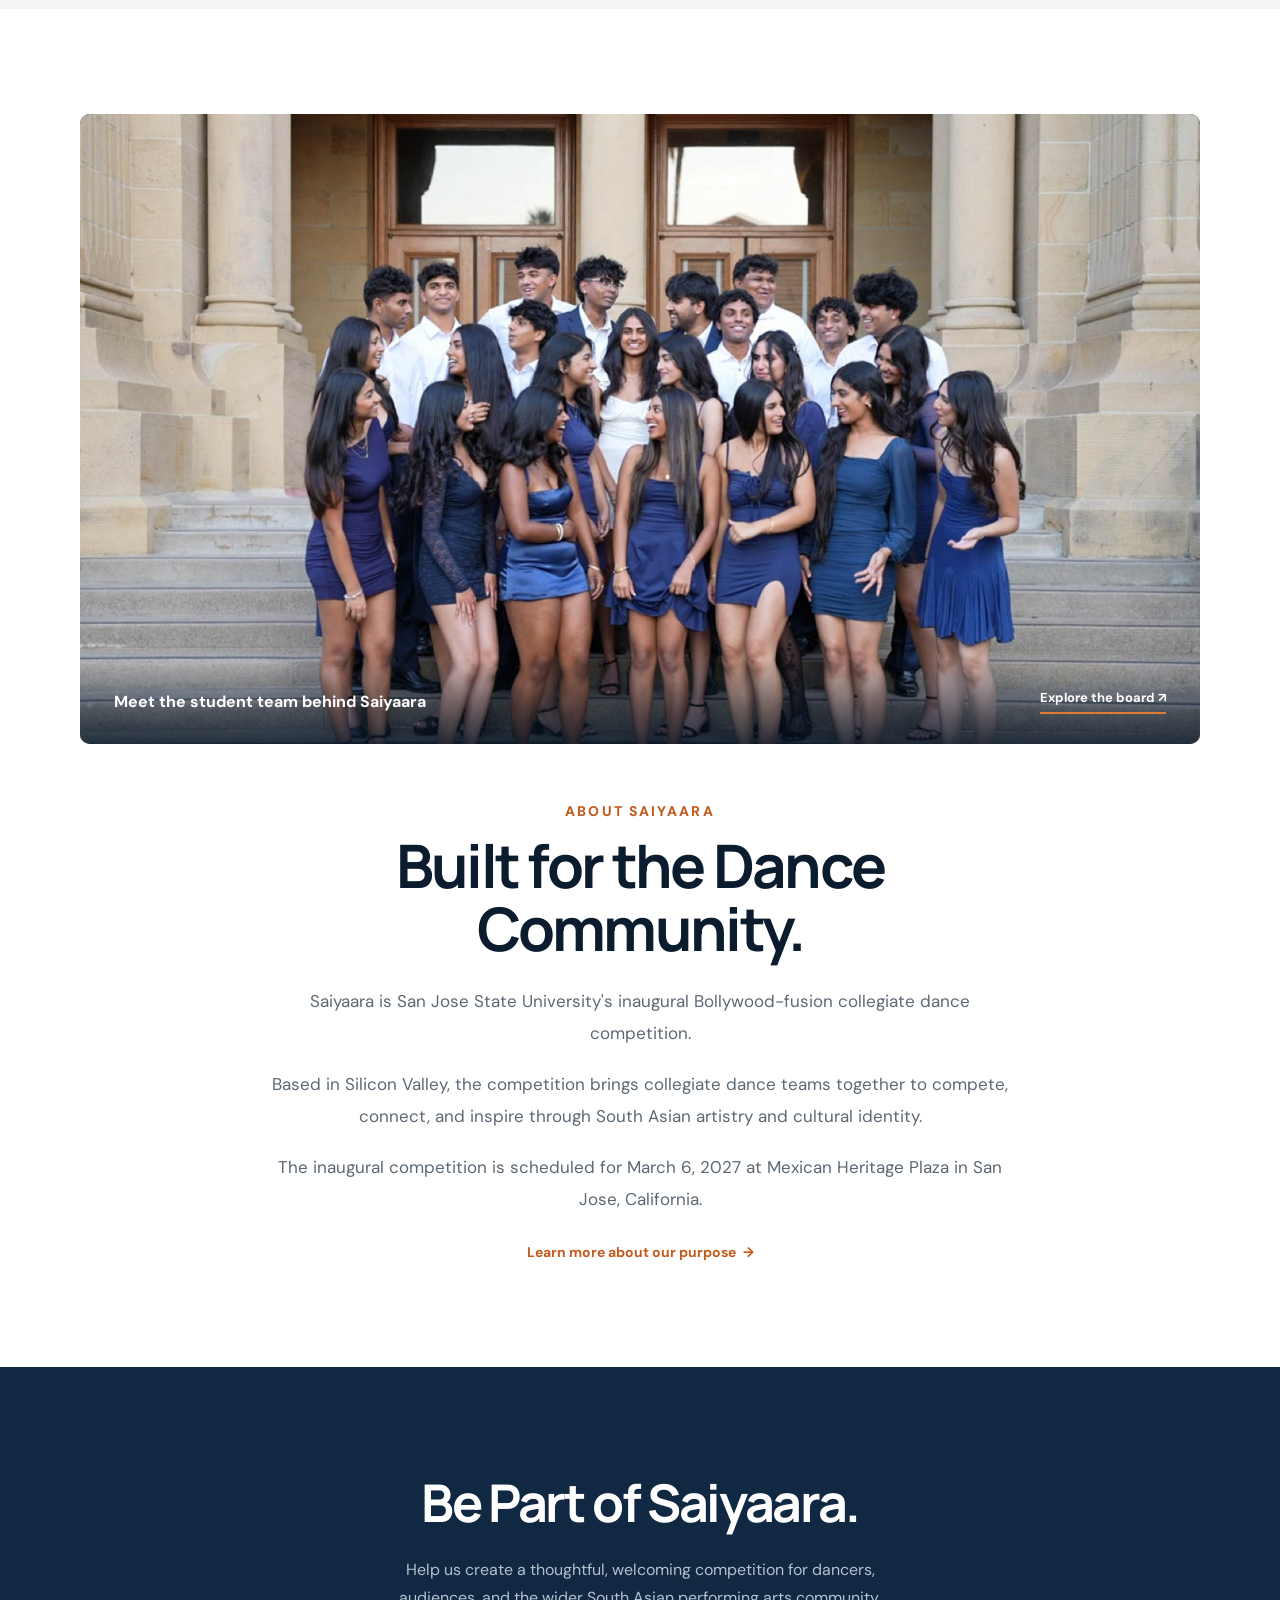
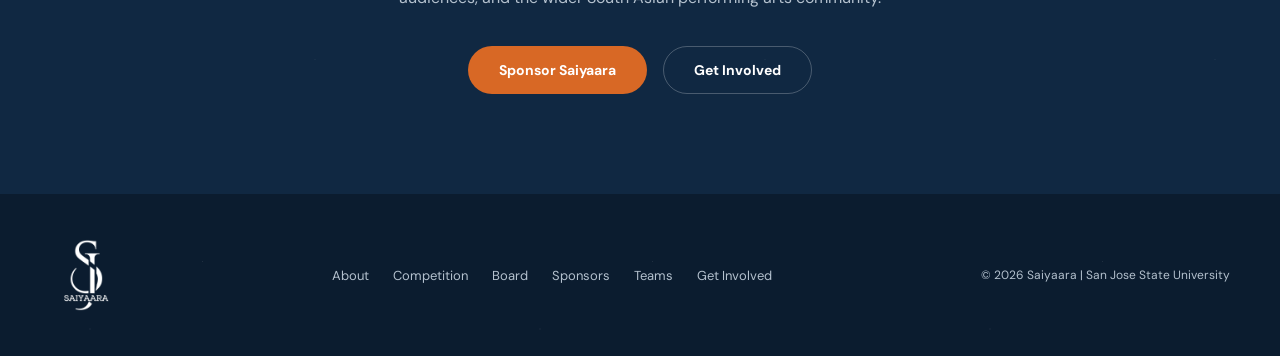
==== commit 0f2812e0: "Use transparent Saiyaara logos and enlarge home mark" ====
--- a/index.html
+++ b/index.html
@@ -4,8 +4,8 @@
   <meta charset="UTF-8">
   <meta name="viewport" content="width=device-width, initial-scale=1.0">
   <title>Saiyaara | SJSU Bollywood Fusion</title>
-  <link rel="icon" type="image/png" href="images/saiyaara-logo-white.png">
-<link rel="stylesheet" href="styles.css?v=9">
+  <link rel="icon" type="image/svg+xml" href="images/saiyaara-logo-transparent-navy.svg">
+  <link rel="stylesheet" href="styles.css?v=14">
 </head>
 
 <body class="homepage">
@@ -15,7 +15,7 @@
 
       <a href="index.html" class="brand">
         <img
-          src="images/saiyaara-logo-white.png"
+          src="images/saiyaara-logo-transparent-white.svg"
           alt="Saiyaara logo"
           class="brand-mark"
         >
@@ -96,7 +96,7 @@
       ></div>
 
       <div class="hero-content">
-        <img class="hero-logo" src="images/saiyaara-logo-white.png" alt="Saiyaara">
+        <img class="hero-logo" src="images/saiyaara-logo-transparent-white.svg" alt="Saiyaara">
         <p class="hero-subtitle">Collegiate Bollywood Fusion Dance Competition</p>
         <p class="hero-summary">San Jose State University's inaugural Bollywood-fusion collegiate dance competition, celebrating South Asian artistry, cultural identity, and community impact.</p>
         <div class="hero-actions">
@@ -191,7 +191,7 @@
 
     <div class="wrap footer-row">
 
-      <img class="footer-logo" src="images/saiyaara-logo-white.png" alt="Saiyaara">
+      <img class="footer-logo" src="images/saiyaara-logo-transparent-white.svg" alt="Saiyaara">
 
       <div class="foot-links">
         <a href="about.html">About</a>
--- a/styles.css
+++ b/styles.css
@@ -2152,25 +2152,21 @@
 
 .brand-mark {
   display: block;
-  width: 58px;
-  height: 58px;
+  width: 64px;
+  height: 64px;
   object-fit: contain;
-  border-radius: 10px;
 }
 
 .footer-logo {
   width: 72px;
   height: 72px;
   object-fit: contain;
-  border-radius: 12px;
 }
 
 .hero-logo {
   width: clamp(130px, 16vw, 190px);
   height: auto;
   margin: 0 auto 14px;
-  border-radius: 24px;
-  box-shadow: 0 20px 50px rgba(0, 0, 0, 0.3);
 }
 
 
@@ -2180,6 +2176,82 @@
 
 .sponsors-page {
   background: var(--navy-deep);
+}
+
+.sponsors-showcase {
+  padding: 88px 0;
+  background: var(--paper-soft);
+}
+
+.sponsors-showcase-heading {
+  margin-bottom: 30px;
+}
+
+.sponsors-showcase-heading h2 {
+  margin-top: 10px;
+  font-size: clamp(34px, 4vw, 50px);
+}
+
+.sponsors-showcase-heading p {
+  margin-top: 12px;
+  color: var(--muted);
+  line-height: 1.6;
+}
+
+.sponsor-feature {
+  max-width: 800px;
+  padding: 26px;
+  display: flex;
+  align-items: center;
+  gap: 34px;
+  border: 1px solid var(--hairline);
+  border-radius: 22px;
+  background: white;
+  box-shadow: var(--shadow);
+}
+
+.sponsor-feature-logo {
+  width: 190px;
+  height: 190px;
+  padding: 12px;
+  flex: none;
+  display: grid;
+  place-items: center;
+  border-radius: 18px;
+  background: var(--paper-soft);
+}
+
+.sponsor-feature-logo img {
+  width: 100%;
+  height: 100%;
+  object-fit: contain;
+}
+
+.sponsor-tier {
+  color: var(--periwinkle);
+  font-size: 12px;
+  font-weight: 800;
+  letter-spacing: 0.12em;
+  text-transform: uppercase;
+}
+
+.sponsor-feature-copy h3 {
+  margin-top: 10px;
+  font-size: clamp(30px, 3vw, 42px);
+}
+
+.sponsor-feature-copy p {
+  max-width: 380px;
+  margin-top: 12px;
+  color: var(--muted);
+  line-height: 1.6;
+}
+
+.packet-intro {
+  max-width: 650px;
+  margin-top: 14px;
+  color: var(--muted-on-navy);
+  line-height: 1.6;
 }
 
 .sponsor-contact-section {
@@ -2194,6 +2266,19 @@
   background:
     radial-gradient(circle at 20% 10%, rgba(74, 92, 201, 0.2), transparent 28%),
     linear-gradient(180deg, #071020 0%, #0d1736 100%);
+}
+
+@media (max-width: 600px) {
+  .sponsor-feature {
+    align-items: flex-start;
+    flex-direction: column;
+    gap: 20px;
+  }
+
+  .sponsor-feature-logo {
+    width: 148px;
+    height: 148px;
+  }
 }
 
 .packet-heading {
@@ -2423,7 +2508,7 @@
 .hero-reference-image { left: auto; right: 0; width: 68%; object-position: center; }
 .hero-reference::after { background: linear-gradient(90deg, #0b1c2f 0%, #0b1c2f 24%, rgba(11,28,47,.92) 43%, rgba(11,28,47,.3) 76%, rgba(11,28,47,.08) 100%); }
 .hero-content { left: max(32px, calc((100vw - 1180px) / 2)); right: auto; top: 0; bottom: 0; width: min(48%, 590px); padding: 42px 0; align-items: flex-start; text-align: left; border: 0; border-radius: 0; background: transparent; box-shadow: none; backdrop-filter: none; -webkit-backdrop-filter: none; transform: none; }
-.hero-logo { width: clamp(110px, 12vw, 150px); margin: 0 0 30px; border-radius: 16px; box-shadow: none; }
+.hero-logo { width: clamp(180px, 18vw, 230px); margin: 0 0 24px; box-shadow: none; }
 .hero-subtitle { color: #fff; font-family: 'Manrope', sans-serif; font-size: clamp(30px, 3.5vw, 52px); font-weight: 800; line-height: 1.12; letter-spacing: -.05em; }
 .hero-summary { max-width: 470px; margin: 22px 0 0; color: #d1dce6; font-size: 16px; line-height: 1.7; }
 .hero-content .hero-actions { justify-content: flex-start; }
@@ -2479,6 +2564,8 @@
 .committee-count { color: #7c8995; font-size: 11px; font-weight: 800; letter-spacing: .1em; white-space: nowrap; }
 .committee-photo { position: relative; height: 410px; margin: 0 0 22px; overflow: hidden; border-radius: 8px; background: #d7dfe5; }
 .committee-photo img { width: 100%; height: 100%; object-fit: cover; object-position: center top; }
+.committee#hospitality-chairs .committee-photo { height: 500px; }
+.committee#hospitality-chairs .committee-photo img { object-position: center 18%; }
 .committee-photo::after { content: ''; position: absolute; inset: 55% 0 0; background: linear-gradient(transparent,rgba(5,17,31,.7)); pointer-events: none; }
 .committee-photo figcaption { position: absolute; z-index: 1; left: 22px; bottom: 20px; color: white; font-family: 'Manrope',sans-serif; font-size: 19px; font-weight: 700; }
 .team-grid { display: grid; grid-template-columns: repeat(4,minmax(0,1fr)); gap: 18px; }
@@ -2486,7 +2573,6 @@
 .team-card:hover { transform: translateY(-3px); box-shadow: 0 14px 30px rgba(11,28,47,.09); }
 .team-portrait { width: 100%; aspect-ratio: 1.15; background: #dfe5ea; overflow: hidden; }
 .team-portrait img { width: 100%; height: 100%; object-fit: cover; object-position: center 30%; }
-.portrait-placeholder { width: 100%; height: 100%; display: grid; place-items: center; color: #62778a; background: linear-gradient(145deg,#dfe6eb,#eef2f5); font-family: 'Manrope',sans-serif; font-size: 42px; font-weight: 700; letter-spacing: -.05em; }
 .team-card-copy { padding: 17px 18px 19px; }
 .team-card h3 { color: var(--navy-deep); font-family: 'Manrope',sans-serif; font-size: clamp(16px,1.35vw,19px); font-weight: 700; line-height: 1.35; letter-spacing: -.035em; }
 .team-card p { margin-top: 7px; color: #a34b1c; font-size: 12px; font-weight: 700; }
@@ -2507,7 +2593,7 @@
   .hero-reference-image { width: 100%; height: 55%; top: 0; object-position: center; }
   .hero-reference::after { background: linear-gradient(180deg,rgba(11,28,47,.03) 0%,#0b1c2f 55%,#0b1c2f 100%); }
   .hero-content { top: 41%; bottom: 0; left: 0; width: 100%; padding: 20px; justify-content: flex-end; }
-  .hero-logo { width: 88px; margin-bottom: 18px; }
+  .hero-logo { width: 108px; margin-bottom: 18px; }
   .hero-subtitle { font-size: clamp(27px,7vw,40px); }
   .hero-summary { margin-top: 13px; font-size: 14px; }
   .hero-content .hero-actions { margin-top: 20px; }
@@ -2520,6 +2606,7 @@
   .full-board-photo img { aspect-ratio: 1.25; }
   .committee-nav { top: 63px; }
   .committee-photo { height: 300px; }
+  .committee#hospitality-chairs .committee-photo { height: 300px; }
   .team-grid { grid-template-columns: repeat(2,minmax(0,1fr)); }
   .board-cta-inner { align-items: flex-start; flex-direction: column; }
 }
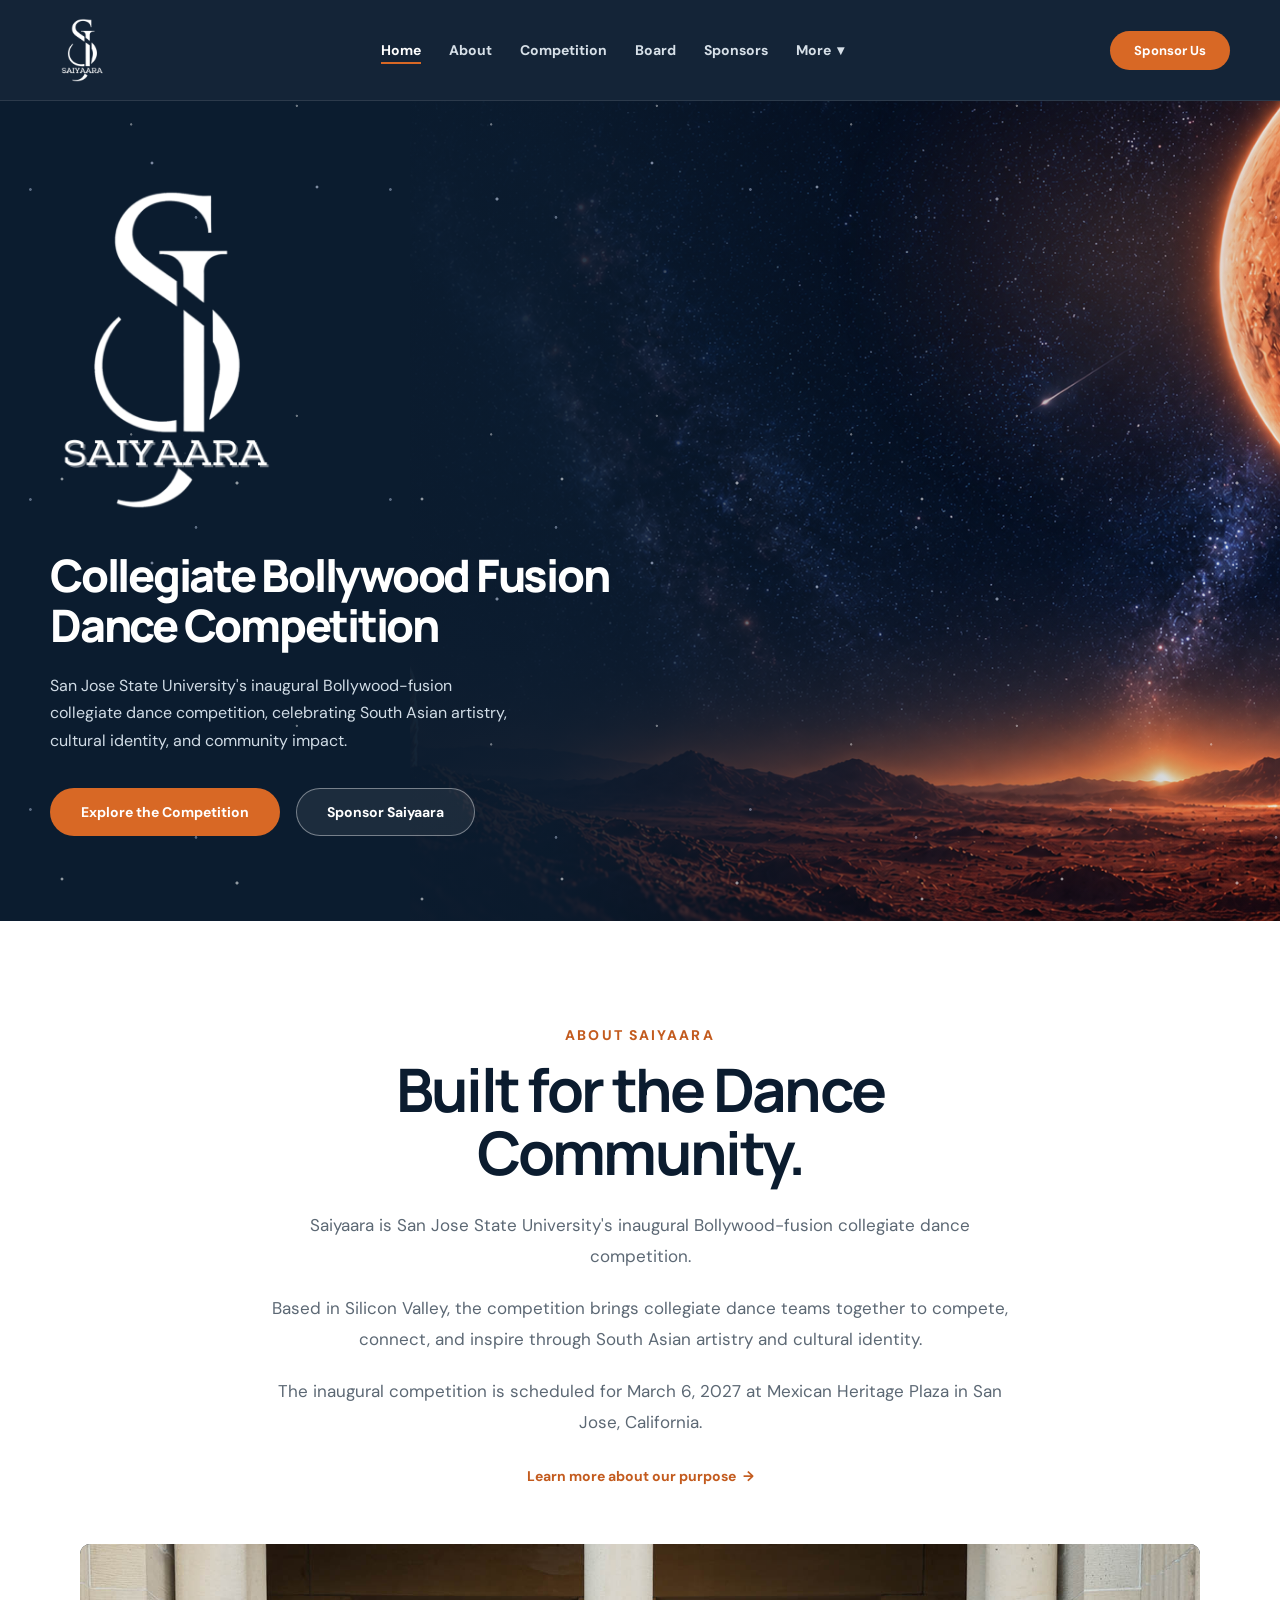
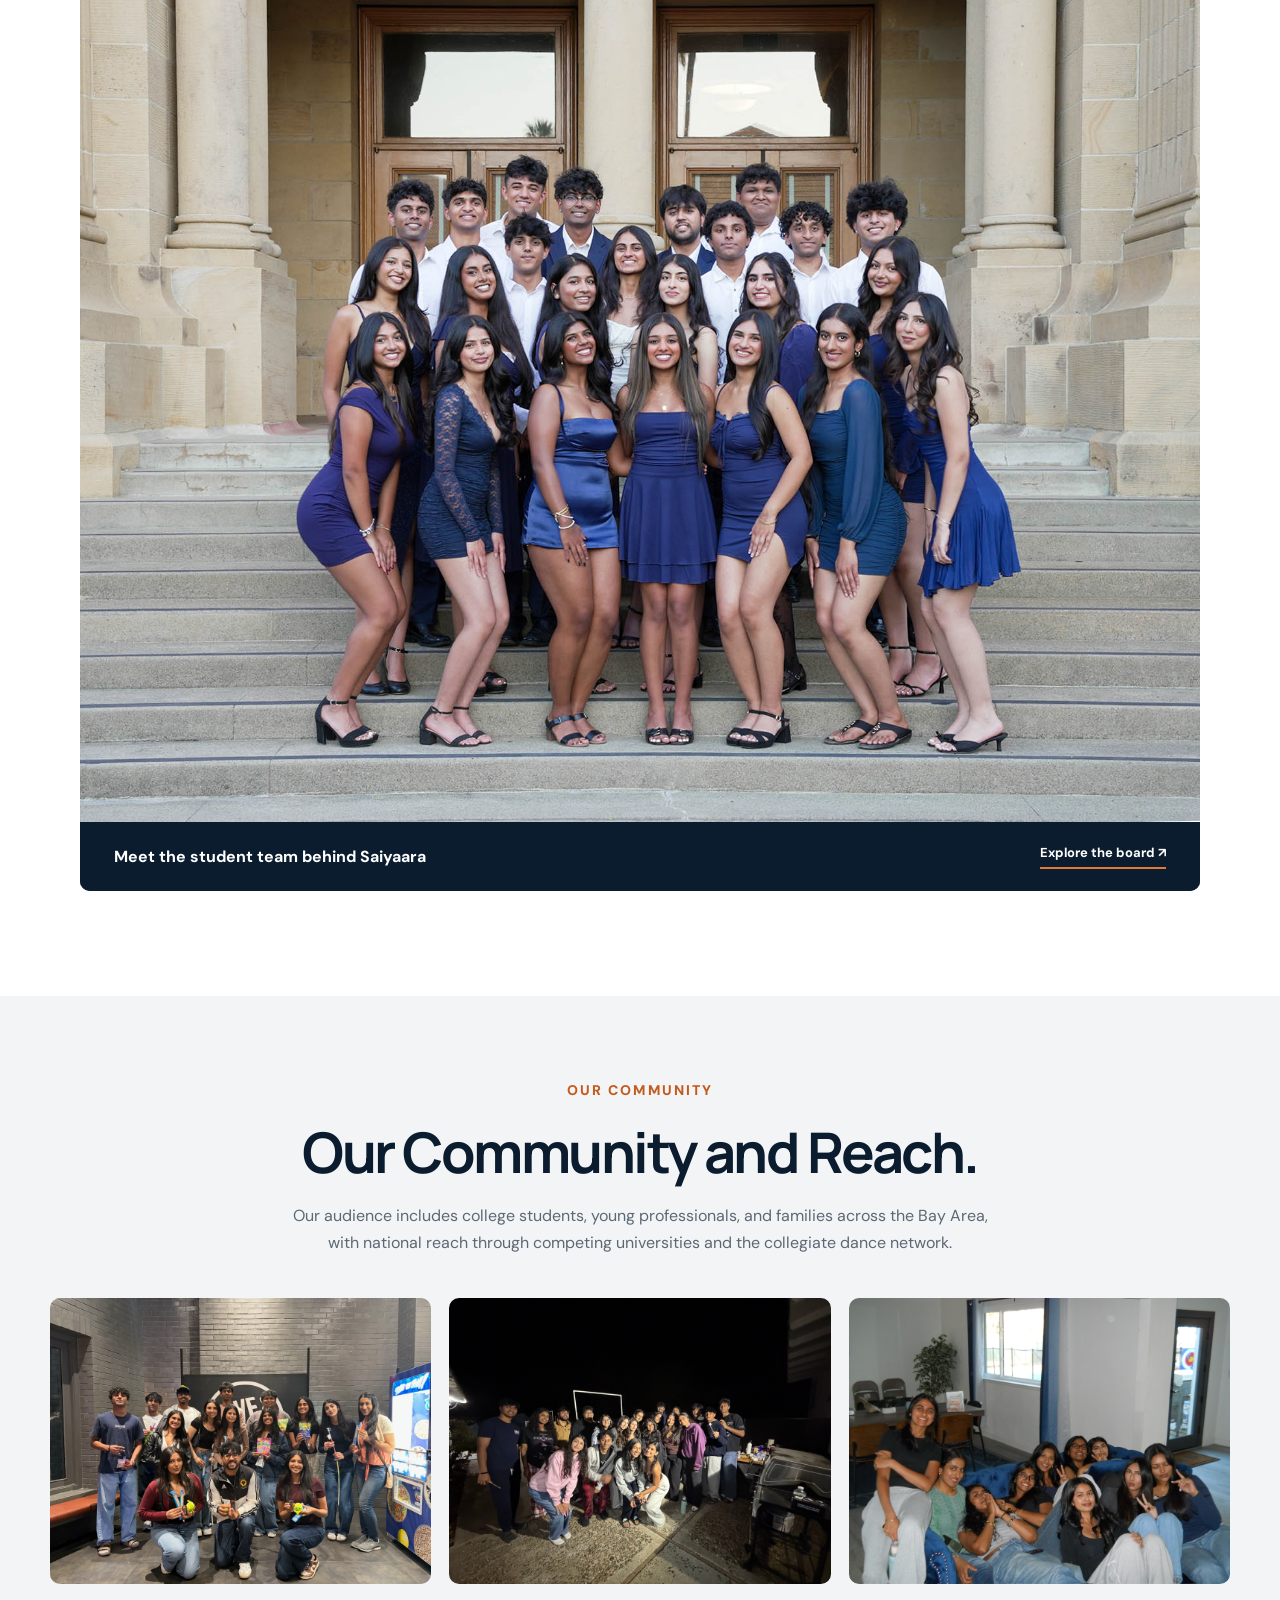
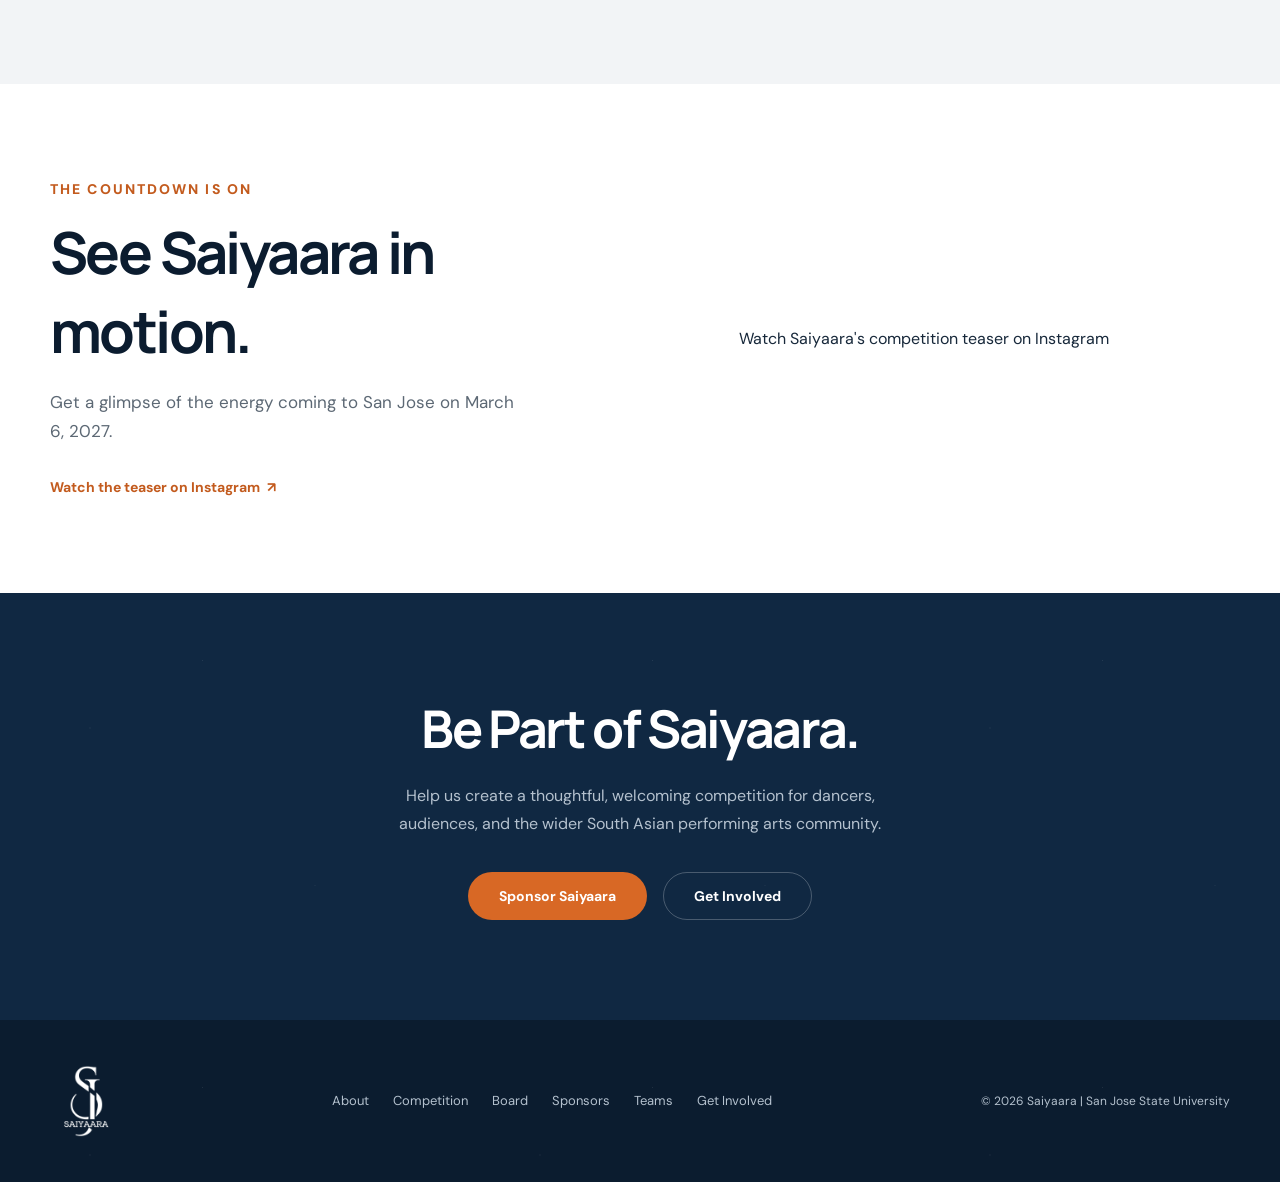
==== commit cfa56df3: "Apply board feedback and improve sponsor contact" ====
--- a/index.html
+++ b/index.html
@@ -5,7 +5,7 @@
   <meta name="viewport" content="width=device-width, initial-scale=1.0">
   <title>Saiyaara | SJSU Bollywood Fusion</title>
   <link rel="icon" type="image/svg+xml" href="images/saiyaara-logo-transparent-navy.svg">
-  <link rel="stylesheet" href="styles.css?v=14">
+  <link rel="stylesheet" href="styles.css?v=15">
 </head>
 
 <body class="homepage">
@@ -107,6 +107,25 @@
 
     </section>
 
+    <!-- About Saiyaara -->
+    <section id="about-home" class="home-about">
+      <div class="wrap home-about-stack">
+        <div class="about-copy about-copy-centered">
+          <div class="kicker">ABOUT SAIYAARA</div>
+          <h2 class="about-title">Built for the Dance Community.</h2>
+          <p>Saiyaara is San Jose State University's inaugural Bollywood-fusion collegiate dance competition.</p>
+          <p>Based in Silicon Valley, the competition brings collegiate dance teams together to compete, connect, and inspire through South Asian artistry and cultural identity.</p>
+          <p>The inaugural competition is scheduled for March 6, 2027 at Mexican Heritage Plaza in San Jose, California.</p>
+          <a href="about.html" class="text-link">Learn more about our purpose <span aria-hidden="true">→</span></a>
+        </div>
+
+        <figure class="about-video home-board-photo">
+          <img src="images/board/full-board-posed.jpg" alt="The Saiyaara board together on the steps outside" width="1723" height="1351" loading="lazy">
+          <figcaption>Meet the student team behind Saiyaara <a href="team.html">Explore the board <span aria-hidden="true">↗</span></a></figcaption>
+        </figure>
+      </div>
+    </section>
+
     <!-- Saiyaara Community -->
     <section class="community-strip home-community-strip" aria-label="Saiyaara community photos">
       <div class="wrap">
@@ -116,29 +135,26 @@
           <p>Our audience includes college students, young professionals, and families across the Bay Area, with national reach through competing universities and the collegiate dance network.</p>
         </div>
         <div class="community-photo-grid">
-          <figure class="community-photo community-photo-wide"><img src="images/saiyaara-community-1.jpg" alt="Saiyaara students together at a community event" loading="eager"></figure>
+          <figure class="community-photo community-photo-wide"><img src="images/saiyaara-community-1.jpg" alt="Saiyaara students together at a community event" loading="lazy"></figure>
           <figure class="community-photo"><img src="images/saiyaara-community-2.jpg" alt="Saiyaara students spending time together" loading="lazy"></figure>
           <figure class="community-photo"><img src="images/saiyaara-community-3.jpg" alt="Saiyaara community members gathered together" loading="lazy"></figure>
         </div>
       </div>
     </section>
 
-
-    <!-- About Saiyaara -->
-    <section id="about-home" class="home-about">
-      <div class="wrap home-about-stack">
-        <figure class="about-video home-board-photo">
-          <img src="images/board/full-board.jpg" alt="The Saiyaara board together on the steps outside" loading="lazy">
-          <figcaption>Meet the student team behind Saiyaara <a href="team.html">Explore the board <span aria-hidden="true">↗</span></a></figcaption>
-        </figure>
-
-        <div class="about-copy about-copy-centered">
-          <div class="kicker">ABOUT SAIYAARA</div>
-          <h2 class="about-title">Built for the Dance Community.</h2>
-          <p>Saiyaara is San Jose State University's inaugural Bollywood-fusion collegiate dance competition.</p>
-          <p>Based in Silicon Valley, the competition brings collegiate dance teams together to compete, connect, and inspire through South Asian artistry and cultural identity.</p>
-          <p>The inaugural competition is scheduled for March 6, 2027 at Mexican Heritage Plaza in San Jose, California.</p>
-          <a href="about.html" class="text-link">Learn more about our purpose <span aria-hidden="true">→</span></a>
+    <!-- Competition teaser -->
+    <section class="home-teaser" aria-labelledby="home-teaser-title">
+      <div class="wrap home-teaser-grid">
+        <div class="home-teaser-copy">
+          <div class="kicker">THE COUNTDOWN IS ON</div>
+          <h2 id="home-teaser-title">See Saiyaara in motion.</h2>
+          <p>Get a glimpse of the energy coming to San Jose on March 6, 2027.</p>
+          <a class="text-link" href="https://www.instagram.com/reel/DfF-gSRoLbu/" target="_blank" rel="noopener noreferrer">Watch the teaser on Instagram <span aria-hidden="true">↗</span></a>
+        </div>
+        <div class="home-teaser-embed">
+          <blockquote class="instagram-media" data-instgrm-permalink="https://www.instagram.com/reel/DfF-gSRoLbu/" data-instgrm-version="14">
+            <a href="https://www.instagram.com/reel/DfF-gSRoLbu/" target="_blank" rel="noopener noreferrer">Watch Saiyaara's competition teaser on Instagram</a>
+          </blockquote>
         </div>
       </div>
     </section>
@@ -211,6 +227,7 @@
   </footer>
 
 
+  <script async src="https://www.instagram.com/embed.js"></script>
   <script src="script.js"></script>
 
 </body>
--- a/styles.css
+++ b/styles.css
@@ -1208,6 +1208,8 @@
   justify-content: flex-start;
 }
 
+.experience-copy p a { color: var(--periwinkle); text-decoration: underline; }
+
 .partner-section {
   padding: 100px 0;
 }
@@ -1794,6 +1796,15 @@
   transform: translateY(-2px);
   border-color: var(--periwinkle);
   color: var(--periwinkle);
+}
+
+.liaison-callout { display: flex; align-items: center; justify-content: space-between; gap: 24px; margin: 0 0 48px; padding: 28px 32px; border: 1px solid var(--hairline); border-radius: 12px; background: #fff; }
+.liaison-callout h3 { color: var(--navy-deep); font-size: clamp(22px, 2.4vw, 28px); }
+.liaison-callout p { margin-top: 8px; color: var(--muted); line-height: 1.6; }
+.liaison-callout .btn { flex: 0 0 auto; }
+
+@media (max-width: 600px) {
+  .liaison-callout { align-items: flex-start; flex-direction: column; padding: 24px; }
 }
 
 .social-preview-grid {
@@ -2257,6 +2268,22 @@
 .sponsor-contact-section {
   padding: 80px 0;
   background: white;
+}
+
+.sponsor-contact-copy { flex: 1 1 0; min-width: 0; }
+.sponsor-contact-copy a { color: #fff; text-decoration: underline; overflow-wrap: anywhere; }
+.sponsor-form { flex: 1 1 420px; width: 100%; display: grid; gap: 16px; }
+.sponsor-form-row { display: grid; grid-template-columns: repeat(2, minmax(0, 1fr)); gap: 16px; }
+.sponsor-field { display: grid; gap: 7px; }
+.sponsor-field label { color: #fff; font-size: 14px; font-weight: 700; }
+.sponsor-field input, .sponsor-field textarea { width: 100%; padding: 12px 13px; border: 1px solid #c7d1da; border-radius: 6px; background: #fff; color: #102842; font: inherit; }
+.sponsor-field textarea { resize: vertical; }
+.sponsor-form button { justify-self: start; cursor: pointer; }
+.sponsor-cta .sponsor-form-note { margin: 0; color: #d4dee8; font-size: 14px; line-height: 1.5; }
+
+@media (max-width: 600px) {
+  .sponsor-form { flex-basis: auto; }
+  .sponsor-form-row { grid-template-columns: 1fr; }
 }
 
 .packet-section {
@@ -2516,11 +2543,17 @@
 .community-strip { background: #f2f4f6; }
 .community-photo { border-radius: 10px; box-shadow: none; }
 .about-video { border-radius: 10px; box-shadow: none; }
-.home-board-photo { position: relative; margin: 0; }
-.home-board-photo img { width: 100%; height: 100%; object-fit: cover; object-position: center 38%; }
-.home-board-photo figcaption { position: absolute; inset: auto 0 0; display: flex; justify-content: space-between; align-items: center; gap: 20px; padding: 30px 34px; color: white; background: linear-gradient(transparent,rgba(5,17,31,.82)); font-size: 16px; font-weight: 700; }
+.home-board-photo { margin: 0; aspect-ratio: auto; }
+.home-board-photo img { display: block; width: 100%; height: auto; }
+.home-board-photo figcaption { display: flex; justify-content: space-between; align-items: center; gap: 20px; padding: 22px 34px; color: white; background: #0b1c2f; font-size: 16px; font-weight: 700; }
 .home-board-photo figcaption a { flex: 0 0 auto; padding-bottom: 6px; border-bottom: 2px solid #e17a36; font-size: 13px; }
 .home-board-photo figcaption a:hover { color: #ffa966; }
+.home-teaser { padding: 96px 0; background: #fff; }
+.home-teaser-grid { display: grid; grid-template-columns: minmax(0, 1fr) minmax(0, 1fr); align-items: center; gap: 56px; }
+.home-teaser-copy h2 { max-width: 520px; font-size: clamp(36px, 4.6vw, 58px); }
+.home-teaser-copy p { max-width: 470px; margin: 18px 0 24px; color: var(--muted); font-size: 17px; line-height: 1.7; }
+.home-teaser-embed { width: 100%; max-width: 500px; justify-self: center; }
+.home-teaser-embed .instagram-media { min-width: 0 !important; width: 100% !important; }
 .cta-band { background: #102842; }
 .packet-section { background: radial-gradient(circle at 20% 10%,rgba(216,104,37,.14),transparent 28%),linear-gradient(180deg,#0b1c2f,#102842); }
 .packet-heading .kicker { color: #f18b46; }
@@ -2545,7 +2578,7 @@
 .board-section-heading h2 { font-size: clamp(32px,4vw,52px); }
 .board-section-heading > p { max-width: 365px; color: var(--muted); font-size: 15px; line-height: 1.65; }
 .full-board-photo { margin: 0; }
-.full-board-photo img { width: 100%; max-height: 640px; aspect-ratio: 1.7; object-fit: cover; object-position: center 40%; border-radius: 8px; }
+.full-board-photo img { display: block; width: 100%; height: auto; border-radius: 8px; }
 .full-board-photo figcaption { margin-top: 14px; color: #71808f; font-size: 12px; letter-spacing: .03em; }
 .committee-nav { position: sticky; top: 72px; z-index: 40; padding: 15px 0; background: #fff; border-top: 1px solid var(--hairline); border-bottom: 1px solid var(--hairline); }
 .committee-nav-inner { display: flex; align-items: center; gap: 12px; overflow-x: auto; scrollbar-width: thin; }
@@ -2564,6 +2597,7 @@
 .committee-count { color: #7c8995; font-size: 11px; font-weight: 800; letter-spacing: .1em; white-space: nowrap; }
 .committee-photo { position: relative; height: 410px; margin: 0 0 22px; overflow: hidden; border-radius: 8px; background: #d7dfe5; }
 .committee-photo img { width: 100%; height: 100%; object-fit: cover; object-position: center top; }
+.committee#registration-chairs .committee-photo img { object-position: center 32%; }
 .committee#hospitality-chairs .committee-photo { height: 500px; }
 .committee#hospitality-chairs .committee-photo img { object-position: center 18%; }
 .committee-photo::after { content: ''; position: absolute; inset: 55% 0 0; background: linear-gradient(transparent,rgba(5,17,31,.7)); pointer-events: none; }
@@ -2599,11 +2633,11 @@
   .hero-content .hero-actions { margin-top: 20px; }
   .hero-content .btn { padding: 11px 16px; font-size: 12px; }
   .home-board-photo figcaption { flex-direction: column; align-items: flex-start; padding: 22px; }
+  .home-teaser-grid { grid-template-columns: 1fr; gap: 30px; }
   .board-hero { padding: 140px 0 65px; }
   .board-hero-inner { min-height: 320px; }
   .board-section-heading { display: block; }
   .board-section-heading > p { margin-top: 14px; }
-  .full-board-photo img { aspect-ratio: 1.25; }
   .committee-nav { top: 63px; }
   .committee-photo { height: 300px; }
   .committee#hospitality-chairs .committee-photo { height: 300px; }
